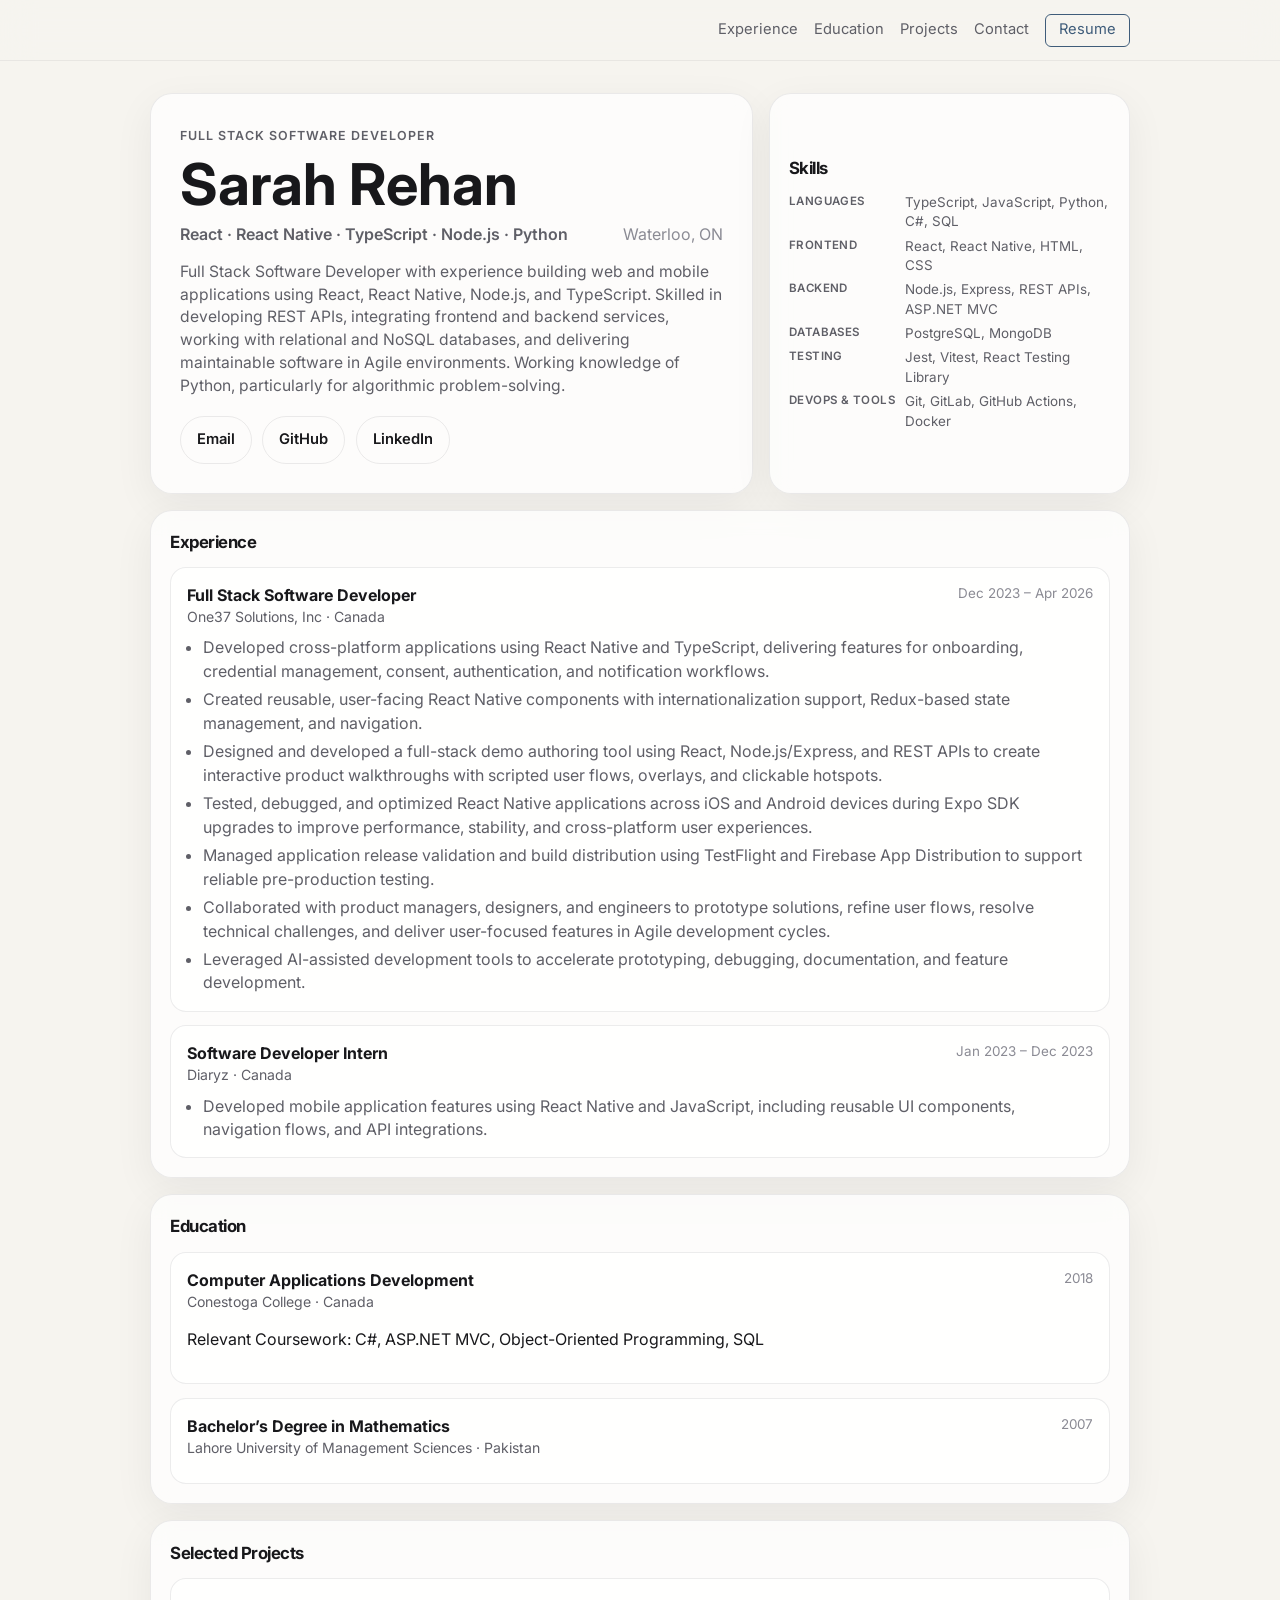
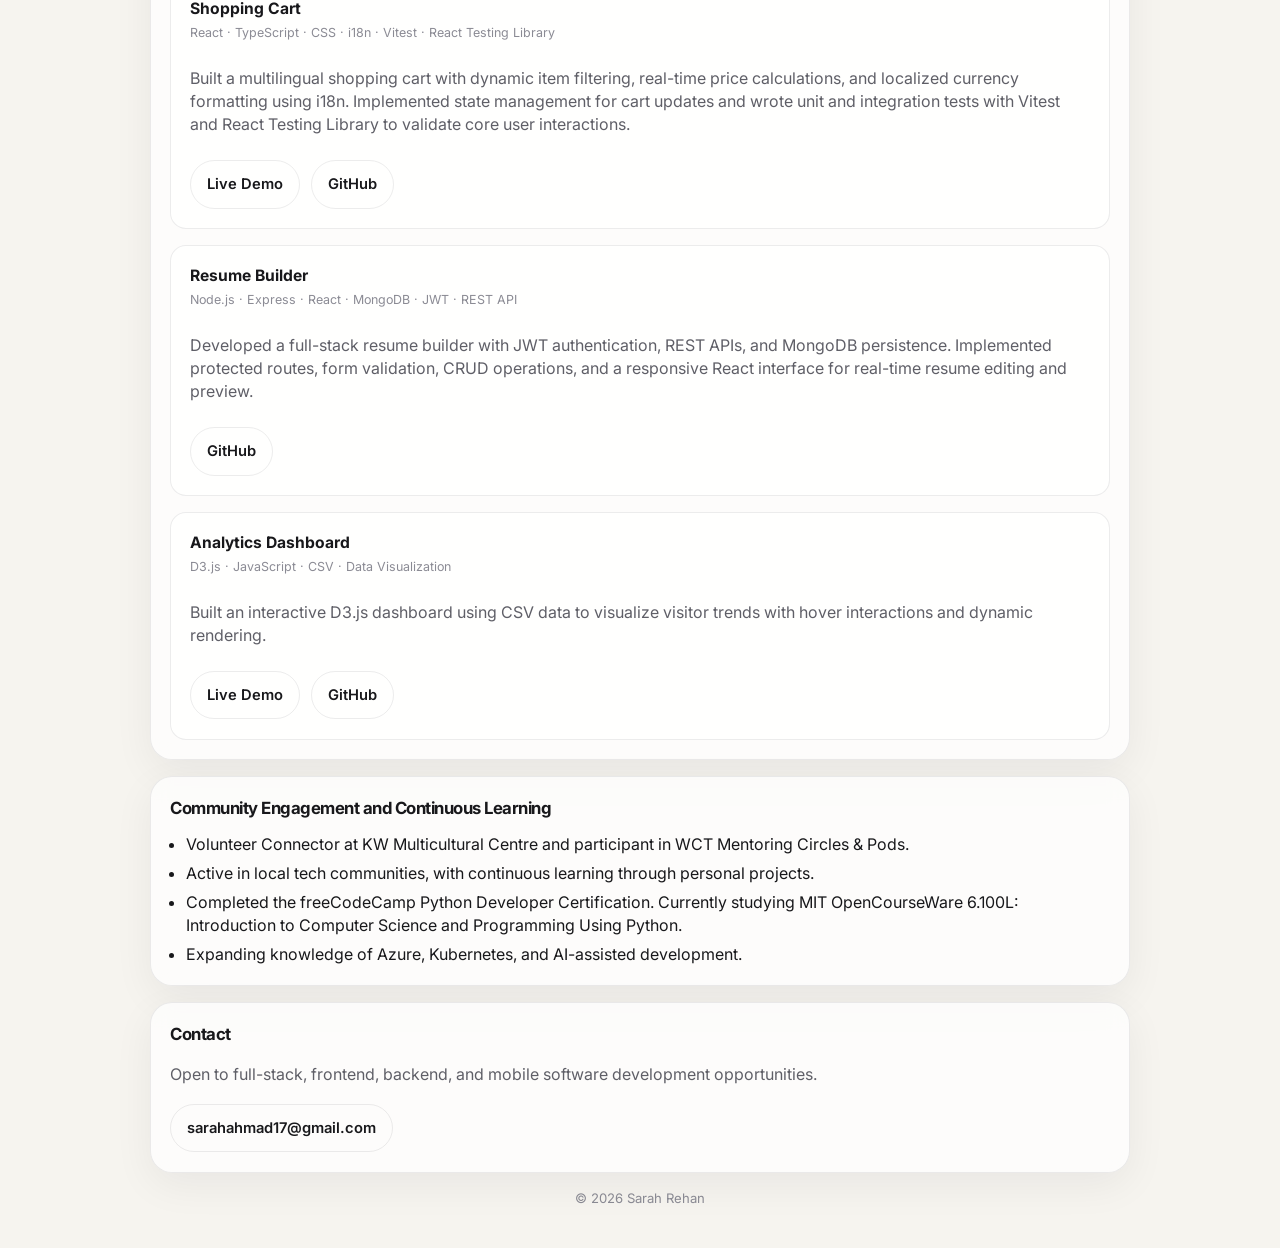
==== index.html @ f6606e04 "refine resume wording" ====
<!DOCTYPE html>

<html lang="en">
  <head>
    <meta charset="UTF-8" />
    <meta name="viewport" content="width=device-width, initial-scale=1.0" />

<script async src="https://www.googletagmanager.com/gtag/js?id=G-3Q6Y8G6NTT"></script>
<script>
  window.dataLayer = window.dataLayer || [];

  function gtag() {
    dataLayer.push(arguments);
  }

  gtag("js", new Date());
  gtag("config", "G-3Q6Y8G6NTT");
</script>

<title>Sarah Rehan | Full Stack Software Developer</title>

<meta
  name="description"
  content="Full Stack Software Developer building web and mobile applications using React, React Native, TypeScript, Node.js, and REST APIs."
/>

<meta
  property="og:title"
  content="Sarah Rehan | Full Stack Software Developer"
/>
<meta
  property="og:description"
  content="Full Stack Software Developer with experience building web and mobile applications using React, React Native, TypeScript, Node.js, and REST APIs."
/>
<meta
  property="og:image"
  content="https://srehan17.github.io/images/preview.png"
/>
<meta property="og:url" content="https://srehan17.github.io/" />
<meta property="og:type" content="website" />

<meta name="twitter:card" content="summary_large_image" />
<meta
  name="twitter:title"
  content="Sarah Rehan | Full Stack Software Developer"
/>
<meta
  name="twitter:description"
  content="Full Stack Software Developer with experience building web and mobile applications using React, React Native, TypeScript, Node.js, and REST APIs."
/>
<meta
  name="twitter:image"
  content="https://srehan17.github.io/images/preview.png"
/>

<link rel="preconnect" href="https://fonts.googleapis.com" />
<link rel="preconnect" href="https://fonts.gstatic.com" crossorigin />
<link
  href="https://fonts.googleapis.com/css2?family=Inter:wght@400;500;600;700;800&display=swap"
  rel="stylesheet"
/>

<link rel="icon" type="image/png" href="images/favicon.png" />
<link rel="stylesheet" href="./assets/style.css" />

  </head>

  <body>
    <nav class="nav">
      <div class="container nav-inner">
        <div class="nav-links">
          <a href="#experience">Experience</a>
          <a href="#education">Education</a>
          <a href="#projects">Projects</a>
          <a href="#contact">Contact</a>
          <a
            class="nav-download-btn"
            href="./resume.html"
            target="_blank"
            rel="noopener noreferrer"
          >
            Resume
          </a>
        </div>
      </div>
    </nav>

<main id="top" class="container">
  <section class="hero">
    <div class="panel hero-main">
      <div class="eyebrow">Full Stack Software Developer</div>

      <h1>Sarah Rehan</h1>

      <div class="hero-role">
        <span>React · React Native · TypeScript · Node.js · Python</span>
        <span>Waterloo, ON</span>
      </div>

      <p>
        Full Stack Software Developer with experience building web and
        mobile applications using React, React Native, Node.js, and
        TypeScript. Skilled in developing REST APIs, integrating frontend
        and backend services, working with relational and NoSQL databases,
        and delivering maintainable software in Agile environments. Working knowledge of Python, particularly for algorithmic problem-solving.
      </p>

      <div class="hero-actions">
        <a
          class="button button-primary"
          href="mailto:sarahahmad17@gmail.com"
        >
          Email
        </a>

        <a
          class="button button-secondary"
          href="https://github.com/srehan17"
          target="_blank"
          rel="noopener noreferrer"
        >
          GitHub
        </a>

        <a
          class="button button-secondary"
          href="https://linkedin.com/in/sarahrehan85"
          target="_blank"
          rel="noopener noreferrer"
        >
          LinkedIn
        </a>
      </div>
    </div>

    <aside class="panel hero-side section">
      <h2>Skills</h2>

      <div class="skills-grouped">
        <div class="skill-row">
          <span class="skill-label">Languages</span>
          <span class="skill-values">
            TypeScript, JavaScript, Python, C#, SQL
          </span>
        </div>

        <div class="skill-row">
          <span class="skill-label">Frontend</span>
          <span class="skill-values">
            React, React Native, HTML, CSS
          </span>
        </div>

        <div class="skill-row">
          <span class="skill-label">Backend</span>
          <span class="skill-values">
            Node.js, Express, REST APIs, ASP.NET MVC
          </span>
        </div>

        <div class="skill-row">
          <span class="skill-label">Databases</span>
          <span class="skill-values">PostgreSQL, MongoDB</span>
        </div>

        <div class="skill-row">
          <span class="skill-label">Testing</span>
          <span class="skill-values">
            Jest, Vitest, React Testing Library
          </span>
        </div>

        <div class="skill-row">
          <span class="skill-label">DevOps &amp; Tools</span>
          <span class="skill-values">
            Git, GitLab, GitHub Actions, Docker
          </span>
        </div>
      </div>
    </aside>
  </section>

  <section
    id="experience"
    class="panel section"
    style="margin-bottom: 1rem;"
  >
    <h2>Experience</h2>

    <div class="experience-list">
      <article class="experience-item">
        <div class="experience-head">
          <div>
            <h3>Full Stack Software Developer</h3>
            <div class="company">One37 Solutions, Inc · Canada</div>
          </div>

          <div class="date">Dec 2023 – Apr 2026</div>
        </div>

        <ul>
          <li>
            Developed cross-platform applications using React Native and TypeScript, delivering features for onboarding, credential management, consent, authentication, and notification workflows.
          </li>

          <li>
            Created reusable, user-facing React Native components with internationalization support, Redux-based state management, and navigation.
          </li>

          <li>
            Designed and developed a full-stack demo authoring tool using React, Node.js/Express, and REST APIs to create interactive product walkthroughs with scripted user flows, overlays, and clickable hotspots.
          </li>

          <li>
            Tested, debugged, and optimized React Native applications across iOS and Android devices during Expo SDK upgrades to improve performance, stability, and cross-platform user experiences.
          </li>

          <li>
            Managed application release validation and build distribution using TestFlight and Firebase App Distribution to support reliable pre-production testing.
          </li>

          <li>
            Collaborated with product managers, designers, and engineers to prototype solutions, refine user flows, resolve technical challenges, and deliver user-focused features in Agile development cycles.
          </li>

          <li>
            Leveraged AI-assisted development tools to accelerate prototyping, debugging, documentation, and feature development.
          </li>
        </ul>
      </article>

      <article class="experience-item">
        <div class="experience-head">
          <div>
            <h3>Software Developer Intern</h3>
            <div class="company">Diaryz · Canada</div>
          </div>

          <div class="date">Jan 2023 – Dec 2023</div>
        </div>

        <ul>
          <li>
            Developed mobile application features using React Native and JavaScript, including reusable UI components, navigation flows, and API integrations.
          </li>
        </ul>
      </article>
    </div>
  </section>

  <section
    id="education"
    class="panel section"
    style="margin-bottom: 1rem;"
  >
    <h2>Education</h2>

    <div class="experience-list">
      <div class="experience-item">
        <div class="experience-head">
          <div>
            <h3>Computer Applications Development</h3>
            <div class="company">Conestoga College · Canada</div>
          </div>

          <div class="date">2018</div>
        </div>

        <p class="coursework">
          Relevant Coursework: C#, ASP.NET MVC, Object-Oriented Programming, SQL
        </p>
      </div>

      <div class="experience-item">
        <div class="experience-head">
          <div>
            <h3>Bachelor’s Degree in Mathematics</h3>
            <div class="company">
              Lahore University of Management Sciences · Pakistan
            </div>
          </div>

          <div class="date">2007</div>
        </div>
      </div>
    </div>
  </section>

  <section
    id="projects"
    class="panel section"
    style="margin-bottom: 1rem;"
  >
    <h2>Selected Projects</h2>

    <div class="projects">
      <div class="project-card">
        <h3>Shopping Cart</h3>

        <div class="stack">
          React · TypeScript · CSS · i18n · Vitest · React Testing Library
        </div>

        <p>
          Built a multilingual shopping cart with dynamic item filtering, real-time price calculations, and localized currency formatting using i18n. Implemented state management for cart updates and wrote unit and integration tests with Vitest and React Testing Library to validate core user interactions.
        </p>

        <div class="hero-actions">
          <a
            class="button button-secondary"
            href="https://srehan17.github.io/shoppingcart-react-ts/"
            target="_blank"
            rel="noopener noreferrer"
          >
            Live Demo
          </a>

          <a
            class="button button-secondary"
            href="https://github.com/srehan17/shoppingcart-react-ts"
            target="_blank"
            rel="noopener noreferrer"
          >
            GitHub
          </a>
        </div>
      </div>

      <div class="project-card">
        <h3>Resume Builder</h3>

        <div class="stack">
          Node.js · Express · React · MongoDB · JWT · REST API
        </div>

        <p>
          Developed a full-stack resume builder with JWT authentication, REST APIs, and MongoDB persistence. Implemented protected routes, form validation, CRUD operations, and a responsive React interface for real-time resume editing and preview.
        </p>

        <div class="hero-actions">
          <a
            class="button button-secondary"
            href="https://github.com/srehan17/resumebuilder"
            target="_blank"
            rel="noopener noreferrer"
          >
            GitHub
          </a>
        </div>
      </div>

      <div class="project-card">
        <h3>Analytics Dashboard</h3>

        <div class="stack">
          D3.js · JavaScript · CSV · Data Visualization
        </div>

        <p>
          Built an interactive D3.js dashboard using CSV data to visualize visitor trends with hover interactions and dynamic rendering.
        </p>

        <div class="hero-actions">
          <a
            class="button button-secondary"
            href="https://srehan17.github.io/d3-analytics-dashboard/"
            target="_blank"
            rel="noopener noreferrer"
          >
            Live Demo
          </a>

          <a
            class="button button-secondary"
            href="https://github.com/srehan17/d3-analytics-dashboard"
            target="_blank"
            rel="noopener noreferrer"
          >
            GitHub
          </a>
        </div>
      </div>
    </div>
  </section>

  <section class="panel section" style="margin-bottom: 1rem;">
    <h2>Community Engagement and Continuous Learning</h2>

    <ul>
      <li>
        Volunteer Connector at KW Multicultural Centre and participant in WCT Mentoring Circles &amp; Pods.
      </li>

      <li>
        Active in local tech communities, with continuous learning through personal projects.
      </li>

      <li>
        Completed the freeCodeCamp Python Developer Certification. Currently studying MIT OpenCourseWare 6.100L: Introduction to Computer Science and Programming Using Python.
      </li>

      <li>
        Expanding knowledge of Azure, Kubernetes, and AI-assisted development.
      </li>
    </ul>
  </section>

  <section id="contact" class="panel section contact">
    <h2>Contact</h2>

    <p>
      Open to full-stack, frontend, backend, and mobile software development opportunities.
    </p>

    <div class="hero-actions">
      <a
        class="button button-secondary"
        href="mailto:sarahahmad17@gmail.com"
      >
        sarahahmad17@gmail.com
      </a>
    </div>
  </section>

  <div class="footer-note">© 2026 Sarah Rehan</div>
</main>

  </body>
</html>
---- assets/style.css ----
:root {
  --bg: #f6f4ef;
  --surface: rgba(255, 255, 255, 0.72);
  --text: #18181b;
  --muted: #5f5f67;
  --subtle: #8b8b94;
  --border: rgba(24, 24, 27, 0.08);
  --accent: #666666;
  --max-width: 980px;
  --radius: 22px;
  --shadow: 0 12px 40px rgba(24, 24, 27, 0.06);
}

* {
  box-sizing: border-box;
}

html {
  scroll-behavior: smooth;
}

body {
  margin: 0;
  font-family: "Inter", sans-serif;
  background: var(--bg);
  color: var(--text);
  line-height: 1.45;
}

a {
  color: inherit;
  text-decoration: none;
}

.section li a {
  text-decoration: underline;
  text-underline-offset: 2px;
  text-decoration-color: var(--border);
}

.section li a:hover {
  text-decoration-color: var(--muted);
}

.container {
  width: min(calc(100% - 2rem), var(--max-width));
  margin: 0 auto;
}

.nav {
  position: sticky;
  top: 0;
  z-index: 20;
  backdrop-filter: blur(16px);
  background: rgba(246, 244, 239, 0.82);
  border-bottom: 1px solid rgba(24, 24, 27, 0.06);
}

.nav-inner {
  display: flex;
  align-items: center;
  justify-content: flex-end;
  padding: 0.85rem 0;
}

.brand {
  font-size: 0.96rem;
  font-weight: 700;
  letter-spacing: -0.02em;
}

.nav-links {
  display: flex;
  align-items: center;
  gap: 1rem;
  font-size: 0.92rem;
  color: var(--muted);
}

.nav-links a:hover {
  color: var(--text);
}

.nav-links .nav-download-btn:hover {
  color: #fff;
}

.nav-download-btn {
  padding: 0.3rem 0.8rem;
  border: 1px solid #3f5c7a;
  border-radius: 6px;
  background: transparent;
  color: #3f5c7a;
  font-size: 0.92rem;
  font-family: inherit;
  cursor: pointer;
  text-decoration: none;
  transition: background 0.15s, color 0.15s;
}

.nav-download-btn:hover {
  background: #3f5c7a;
  color: #fff !important;
}

main {
  padding: 2rem 0 2.5rem;
}

.hero {
  display: grid;
  grid-template-columns: 1.5fr 0.9fr;
  gap: 1rem;
  margin-bottom: 1rem;
}

.panel {
  background: var(--surface);
  border: 1px solid var(--border);
  border-radius: var(--radius);
  box-shadow: var(--shadow);
  backdrop-filter: blur(10px);
}

.hero-main {
  padding: 1.8rem;
}

.eyebrow {
  display: inline-block;
  font-size: 0.78rem;
  font-weight: 600;
  text-transform: uppercase;
  letter-spacing: 0.08em;
  color: var(--muted);
}

h1 {
  margin: 0.65rem 0 0.65rem;
  font-size: clamp(2.2rem, 5vw, 3.6rem);
  line-height: 0.98;
  letter-spacing: 0.002em;
}

.hero-role {
  display: flex;
  justify-content: space-between;
  margin: 0 0 0.9rem;
  font-size: 1rem;
  color: var(--muted);
  font-weight: 600;
}

.hero-role span:last-child {
  font-weight: 400;
  color: var(--subtle);
}

.hero p {
  margin: 0;
  max-width: 56ch;
  color: var(--muted);
  font-size: 0.98rem;
}

.hero-actions {
  display: flex;
  flex-wrap: wrap;
  gap: 0.65rem;
  margin-top: 1.15rem;
}

.project-card .hero-actions {
  margin-top: 0.5rem;
}

.button {
  display: inline-flex;
  align-items: center;
  justify-content: center;
  padding: 0.78rem 1rem;
  border-radius: 999px;
  font-size: 0.92rem;
  font-weight: 600;
  transition: 0.18s ease;
}

.button-primary {
  background: transparent;
  border: 1px solid var(--border);
}

.button-secondary {
  background: transparent;
  border: 1px solid var(--border);
}

.button:hover {
  transform: translateY(-1px);
}

.chip {
  padding: 0.48rem 0.72rem;
  border-radius: 999px;
  background: rgba(255, 255, 255, 0.75);
  border: 1px solid var(--border);
  color: var(--muted);
  font-size: 0.84rem;
}

.hero-side {
  padding: 1.2rem;
  display: flex;
  flex-direction: column;
  justify-content: center;
}

.grid {
  display: grid;
  grid-template-columns: 1fr 1fr;
  gap: 1rem;
  margin-bottom: 1rem;
}

.section {
  padding: 1.2rem;
}

.section h2 {
  margin: 0 0 0.8rem;
  font-size: 1.05rem;
  letter-spacing: -0.03em;
}

.contact p,
.project-card p,
.experience-item li {
  color: var(--muted);
}

.skills-grouped {
  display: grid;
  grid-template-columns: auto 1fr;
  gap: 0.3rem 0.6rem;
}

.skill-row {
  display: contents;
}

.skill-row .skill-label {
  font-size: 0.72rem;
  font-weight: 600;
  text-transform: uppercase;
  letter-spacing: 0.04em;
  color: var(--muted);
  white-space: nowrap;
  align-self: start;
}

.skill-values {
  font-size: 0.84rem;
  color: var(--muted);
  align-self: start;
}

.skills-wrap {
  display: flex;
  flex-wrap: wrap;
  gap: 0.5rem;
}

.skills-wrap span {
  padding: 0.48rem 0.7rem;
  border-radius: 999px;
  background: rgba(255, 255, 255, 0.82);
  border: 1px solid var(--border);
  font-size: 0.84rem;
  color: var(--muted);
}

.experience-list {
  display: grid;
  gap: 0.85rem;
}

.experience-item {
  padding: 1rem;
  border: 1px solid var(--border);
  border-radius: 16px;
  background: rgba(255, 255, 255, 0.72);
}

.experience-head {
  display: flex;
  justify-content: space-between;
  gap: 1rem;
  margin-bottom: 0.55rem;
}

.experience-head h3 {
  margin: 0;
  font-size: 1rem;
}

.company {
  color: var(--muted);
  font-size: 0.88rem;
}

.date {
  color: var(--subtle);
  font-size: 0.84rem;
  white-space: nowrap;
}

ul {
  margin: 0.55rem 0 0;
  padding-left: 1rem;
}

li + li {
  margin-top: 0.35rem;
}

.projects {
  display: grid;
  grid-template-columns: 1fr;
  gap: 1rem;
}

.project-card {
  display: flex;
  flex-direction: column;
  padding: 1.2rem;
  border: 1px solid var(--border);
  border-radius: 16px;
  background: rgba(255, 255, 255, 0.72);
  transition: 0.2s ease;
}

.project-card:hover {
  transform: translateY(-3px);
  border-color: rgba(24, 24, 27, 0.2);
}

.project-card h3 {
  margin: 0 0 0.2rem;
  font-size: 0.98rem;
}

.stack {
  font-size: 0.78rem;
  color: var(--subtle);
  margin-bottom: 0.55rem;
}

.footer-note {
  margin-top: 1rem;
  text-align: center;
  color: var(--subtle);
  font-size: 0.82rem;
}

@media (max-width: 900px) {
  .hero,
  .grid,
  .projects {
    grid-template-columns: 1fr;
  }
}

@media (max-width: 640px) {
  .nav-inner {
    flex-direction: column;
    align-items: center;
  }

  .experience-head {
    flex-direction: column;
    align-items: flex-start;
  }

  .nav-links {
    flex-wrap: wrap;
    gap: 0.65rem;
    justify-content: center;
  }

  .hero-main,
  .hero-side,
  .section {
    padding: 1rem;
  }

  .button {
    width: 100%;
  }
}
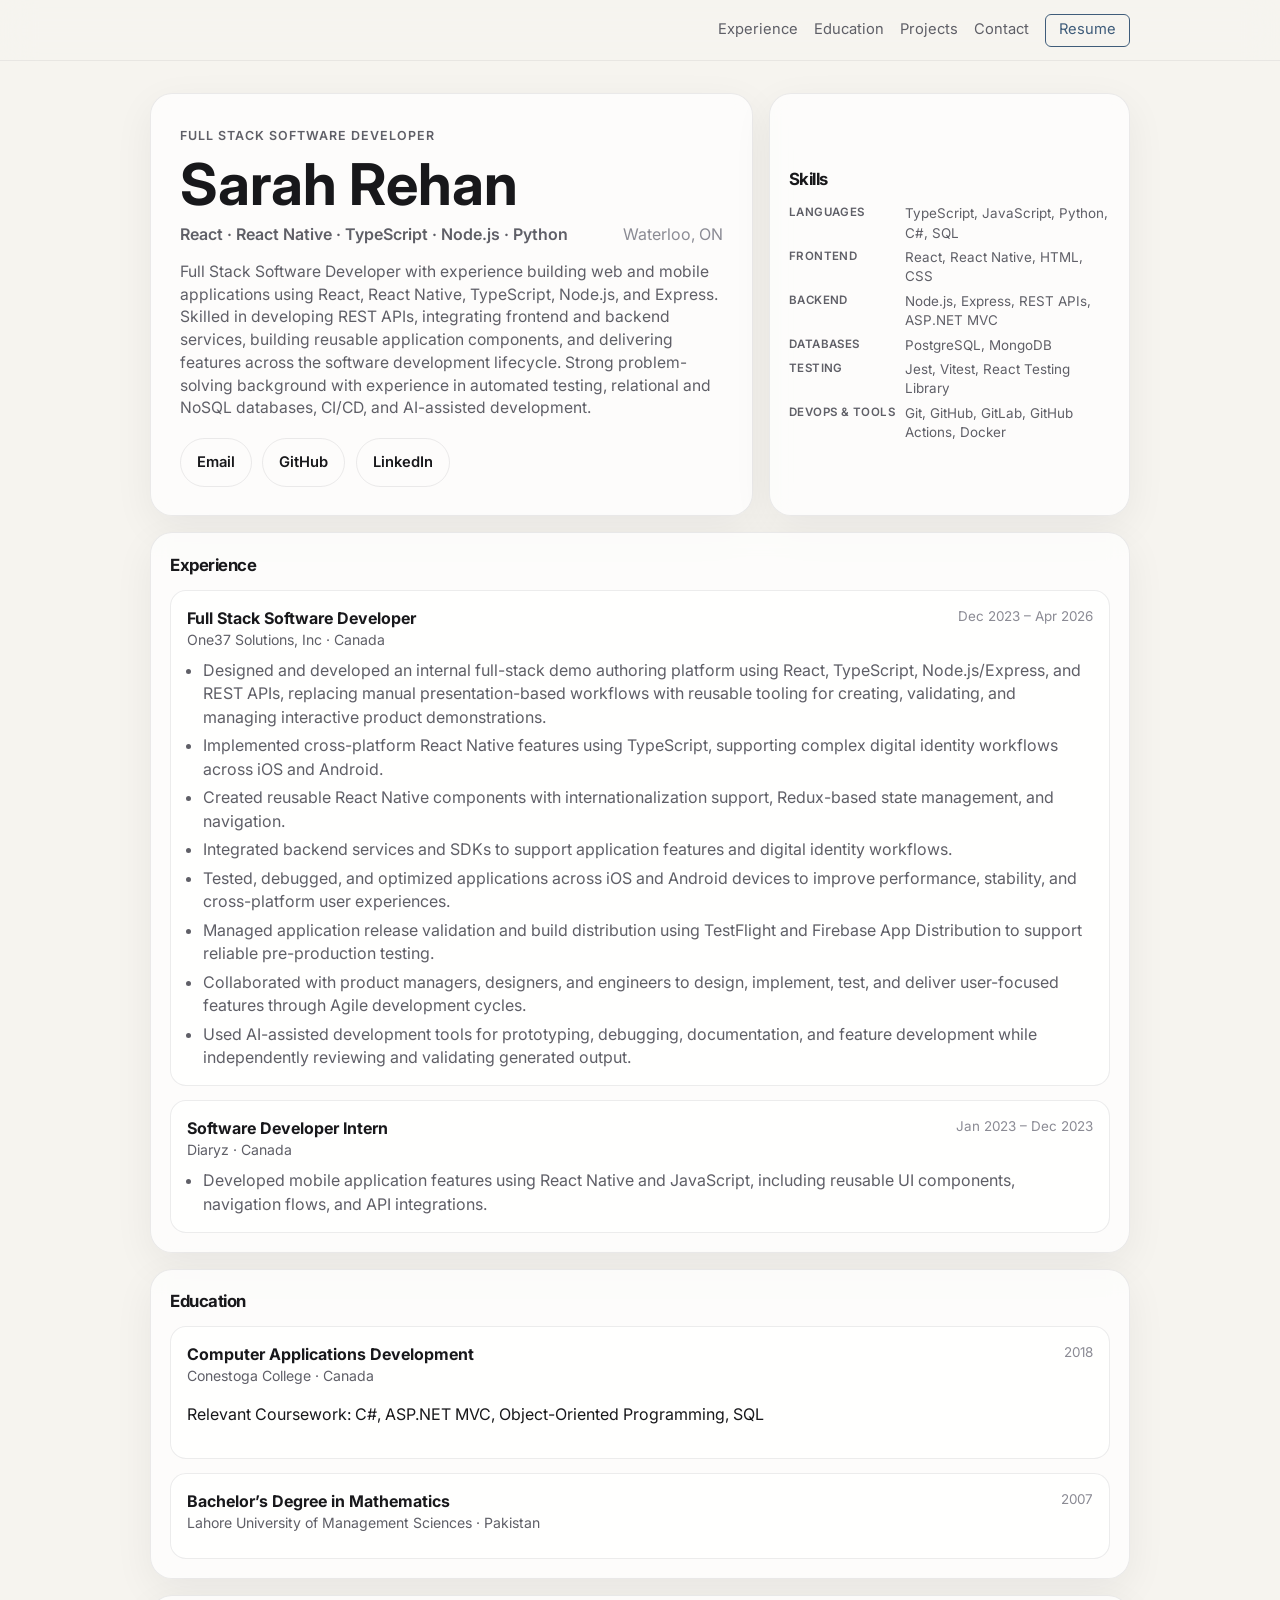
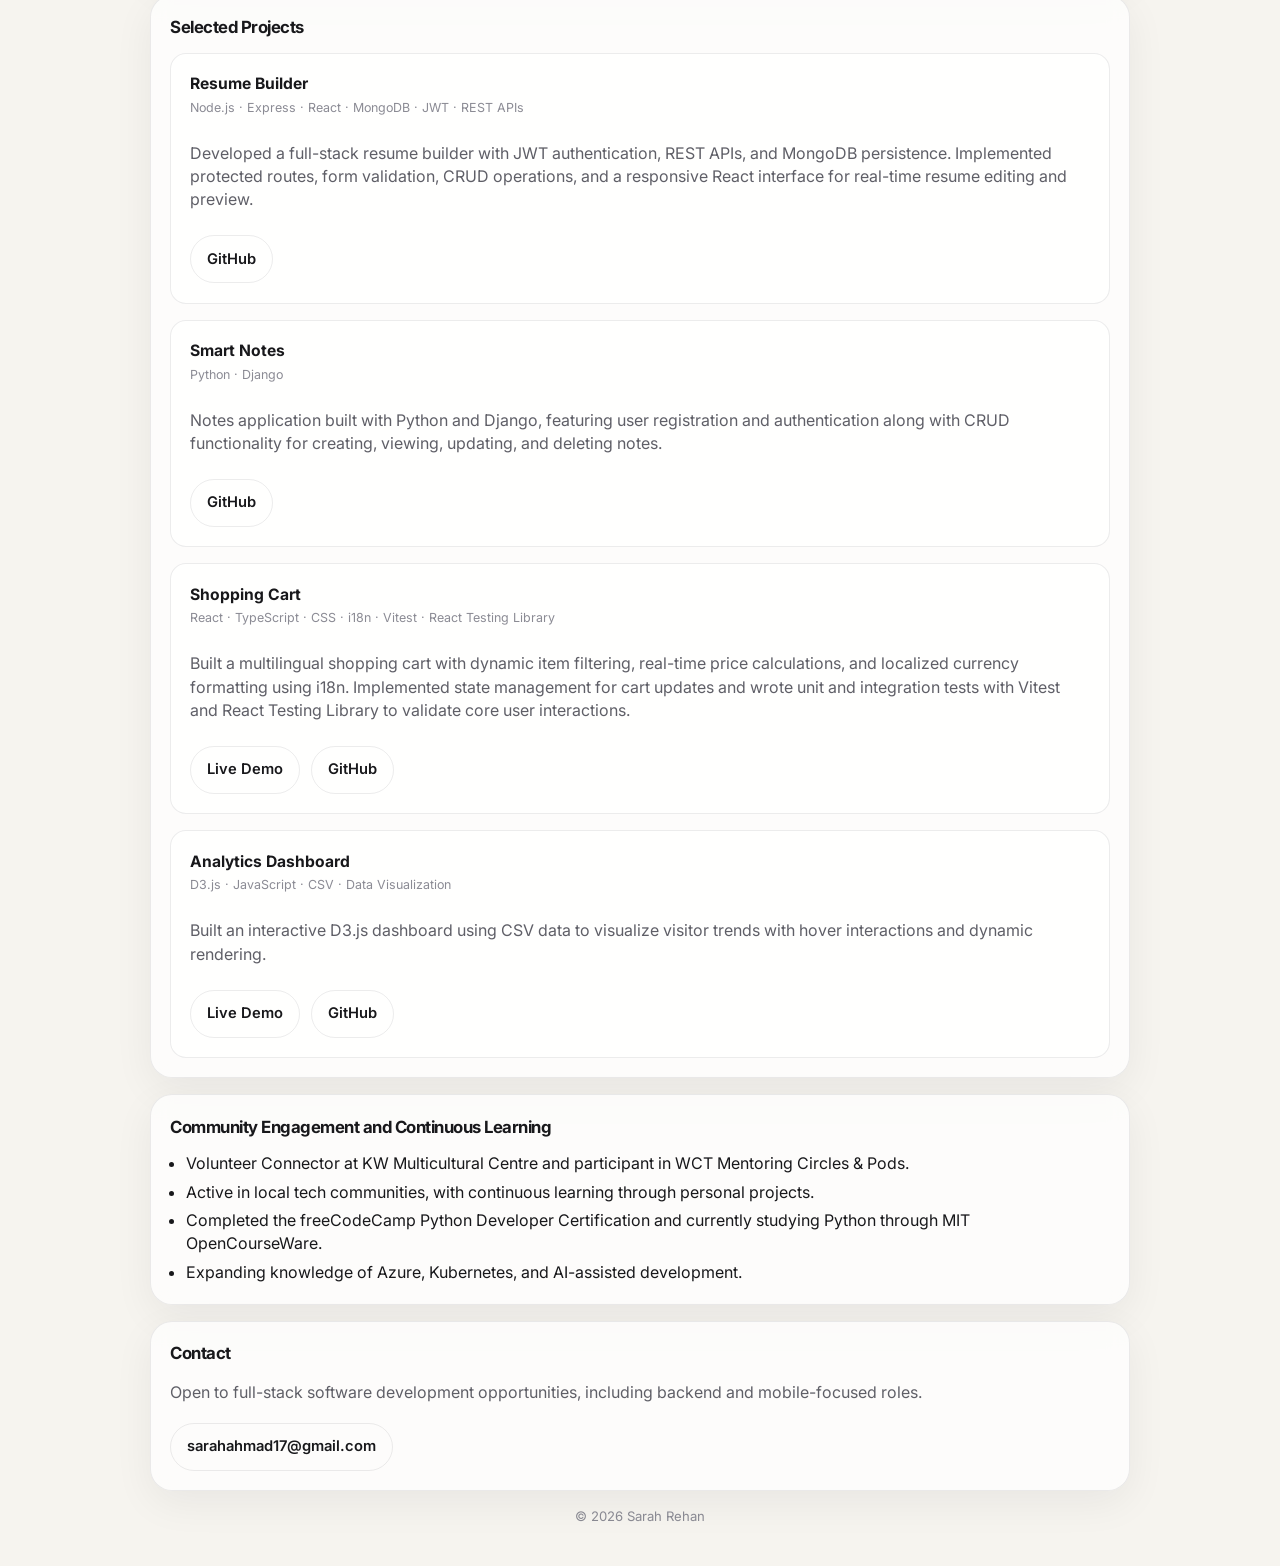
==== commit ca472cb9: "Update resume and portfolio" ====
--- a/index.html
+++ b/index.html
@@ -98,11 +98,7 @@
       </div>
 
       <p>
-        Full Stack Software Developer with experience building web and
-        mobile applications using React, React Native, Node.js, and
-        TypeScript. Skilled in developing REST APIs, integrating frontend
-        and backend services, working with relational and NoSQL databases,
-        and delivering maintainable software in Agile environments. Working knowledge of Python, particularly for algorithmic problem-solving.
+        Full Stack Software Developer with experience building web and mobile applications using React, React Native, TypeScript, Node.js, and Express. Skilled in developing REST APIs, integrating frontend and backend services, building reusable application components, and delivering features across the software development lifecycle. Strong problem-solving background with experience in automated testing, relational and NoSQL databases, CI/CD, and AI-assisted development.
       </p>
 
       <div class="hero-actions">
@@ -173,7 +169,7 @@
         <div class="skill-row">
           <span class="skill-label">DevOps &amp; Tools</span>
           <span class="skill-values">
-            Git, GitLab, GitHub Actions, Docker
+            Git, GitHub, GitLab, GitHub Actions, Docker
           </span>
         </div>
       </div>
@@ -200,19 +196,23 @@
 
         <ul>
           <li>
-            Developed cross-platform applications using React Native and TypeScript, delivering features for onboarding, credential management, consent, authentication, and notification workflows.
-          </li>
-
-          <li>
-            Created reusable, user-facing React Native components with internationalization support, Redux-based state management, and navigation.
-          </li>
-
-          <li>
-            Designed and developed a full-stack demo authoring tool using React, Node.js/Express, and REST APIs to create interactive product walkthroughs with scripted user flows, overlays, and clickable hotspots.
-          </li>
-
-          <li>
-            Tested, debugged, and optimized React Native applications across iOS and Android devices during Expo SDK upgrades to improve performance, stability, and cross-platform user experiences.
+            Designed and developed an internal full-stack demo authoring platform using React, TypeScript, Node.js/Express, and REST APIs, replacing manual presentation-based workflows with reusable tooling for creating, validating, and managing interactive product demonstrations.
+          </li>
+
+          <li>
+            Implemented cross-platform React Native features using TypeScript, supporting complex digital identity workflows across iOS and Android.
+          </li>
+
+          <li>
+            Created reusable React Native components with internationalization support, Redux-based state management, and navigation.
+          </li>
+
+          <li>
+            Integrated backend services and SDKs to support application features and digital identity workflows.
+          </li>
+
+          <li>
+            Tested, debugged, and optimized applications across iOS and Android devices to improve performance, stability, and cross-platform user experiences.
           </li>
 
           <li>
@@ -220,11 +220,11 @@
           </li>
 
           <li>
-            Collaborated with product managers, designers, and engineers to prototype solutions, refine user flows, resolve technical challenges, and deliver user-focused features in Agile development cycles.
-          </li>
-
-          <li>
-            Leveraged AI-assisted development tools to accelerate prototyping, debugging, documentation, and feature development.
+            Collaborated with product managers, designers, and engineers to design, implement, test, and deliver user-focused features through Agile development cycles.
+          </li>
+
+          <li>
+            Used AI-assisted development tools for prototyping, debugging, documentation, and feature development while independently reviewing and validating generated output.
           </li>
         </ul>
       </article>
@@ -295,6 +295,52 @@
 
     <div class="projects">
       <div class="project-card">
+        <h3>Resume Builder</h3>
+
+        <div class="stack">
+          Node.js · Express · React · MongoDB · JWT · REST APIs
+        </div>
+
+        <p>
+          Developed a full-stack resume builder with JWT authentication, REST APIs, and MongoDB persistence. Implemented protected routes, form validation, CRUD operations, and a responsive React interface for real-time resume editing and preview.
+        </p>
+
+        <div class="hero-actions">
+          <a
+            class="button button-secondary"
+            href="https://github.com/srehan17/resumebuilder"
+            target="_blank"
+            rel="noopener noreferrer"
+          >
+            GitHub
+          </a>
+        </div>
+      </div>
+
+      <div class="project-card">
+        <h3>Smart Notes</h3>
+
+        <div class="stack">
+          Python · Django
+        </div>
+
+        <p>
+          Notes application built with Python and Django, featuring user registration and authentication along with CRUD functionality for creating, viewing, updating, and deleting notes.
+        </p>
+
+        <div class="hero-actions">
+          <a
+            class="button button-secondary"
+            href="https://github.com/srehan17/smartnotes"
+            target="_blank"
+            rel="noopener noreferrer"
+          >
+            GitHub
+          </a>
+        </div>
+      </div>
+
+      <div class="project-card">
         <h3>Shopping Cart</h3>
 
         <div class="stack">
@@ -318,29 +364,6 @@
           <a
             class="button button-secondary"
             href="https://github.com/srehan17/shoppingcart-react-ts"
-            target="_blank"
-            rel="noopener noreferrer"
-          >
-            GitHub
-          </a>
-        </div>
-      </div>
-
-      <div class="project-card">
-        <h3>Resume Builder</h3>
-
-        <div class="stack">
-          Node.js · Express · React · MongoDB · JWT · REST API
-        </div>
-
-        <p>
-          Developed a full-stack resume builder with JWT authentication, REST APIs, and MongoDB persistence. Implemented protected routes, form validation, CRUD operations, and a responsive React interface for real-time resume editing and preview.
-        </p>
-
-        <div class="hero-actions">
-          <a
-            class="button button-secondary"
-            href="https://github.com/srehan17/resumebuilder"
             target="_blank"
             rel="noopener noreferrer"
           >
@@ -396,7 +419,7 @@
       </li>
 
       <li>
-        Completed the freeCodeCamp Python Developer Certification. Currently studying MIT OpenCourseWare 6.100L: Introduction to Computer Science and Programming Using Python.
+        Completed the freeCodeCamp Python Developer Certification and currently studying Python through MIT OpenCourseWare.
       </li>
 
       <li>
@@ -409,7 +432,7 @@
     <h2>Contact</h2>
 
     <p>
-      Open to full-stack, frontend, backend, and mobile software development opportunities.
+      Open to full-stack software development opportunities, including backend and mobile-focused roles.
     </p>
 
     <div class="hero-actions">
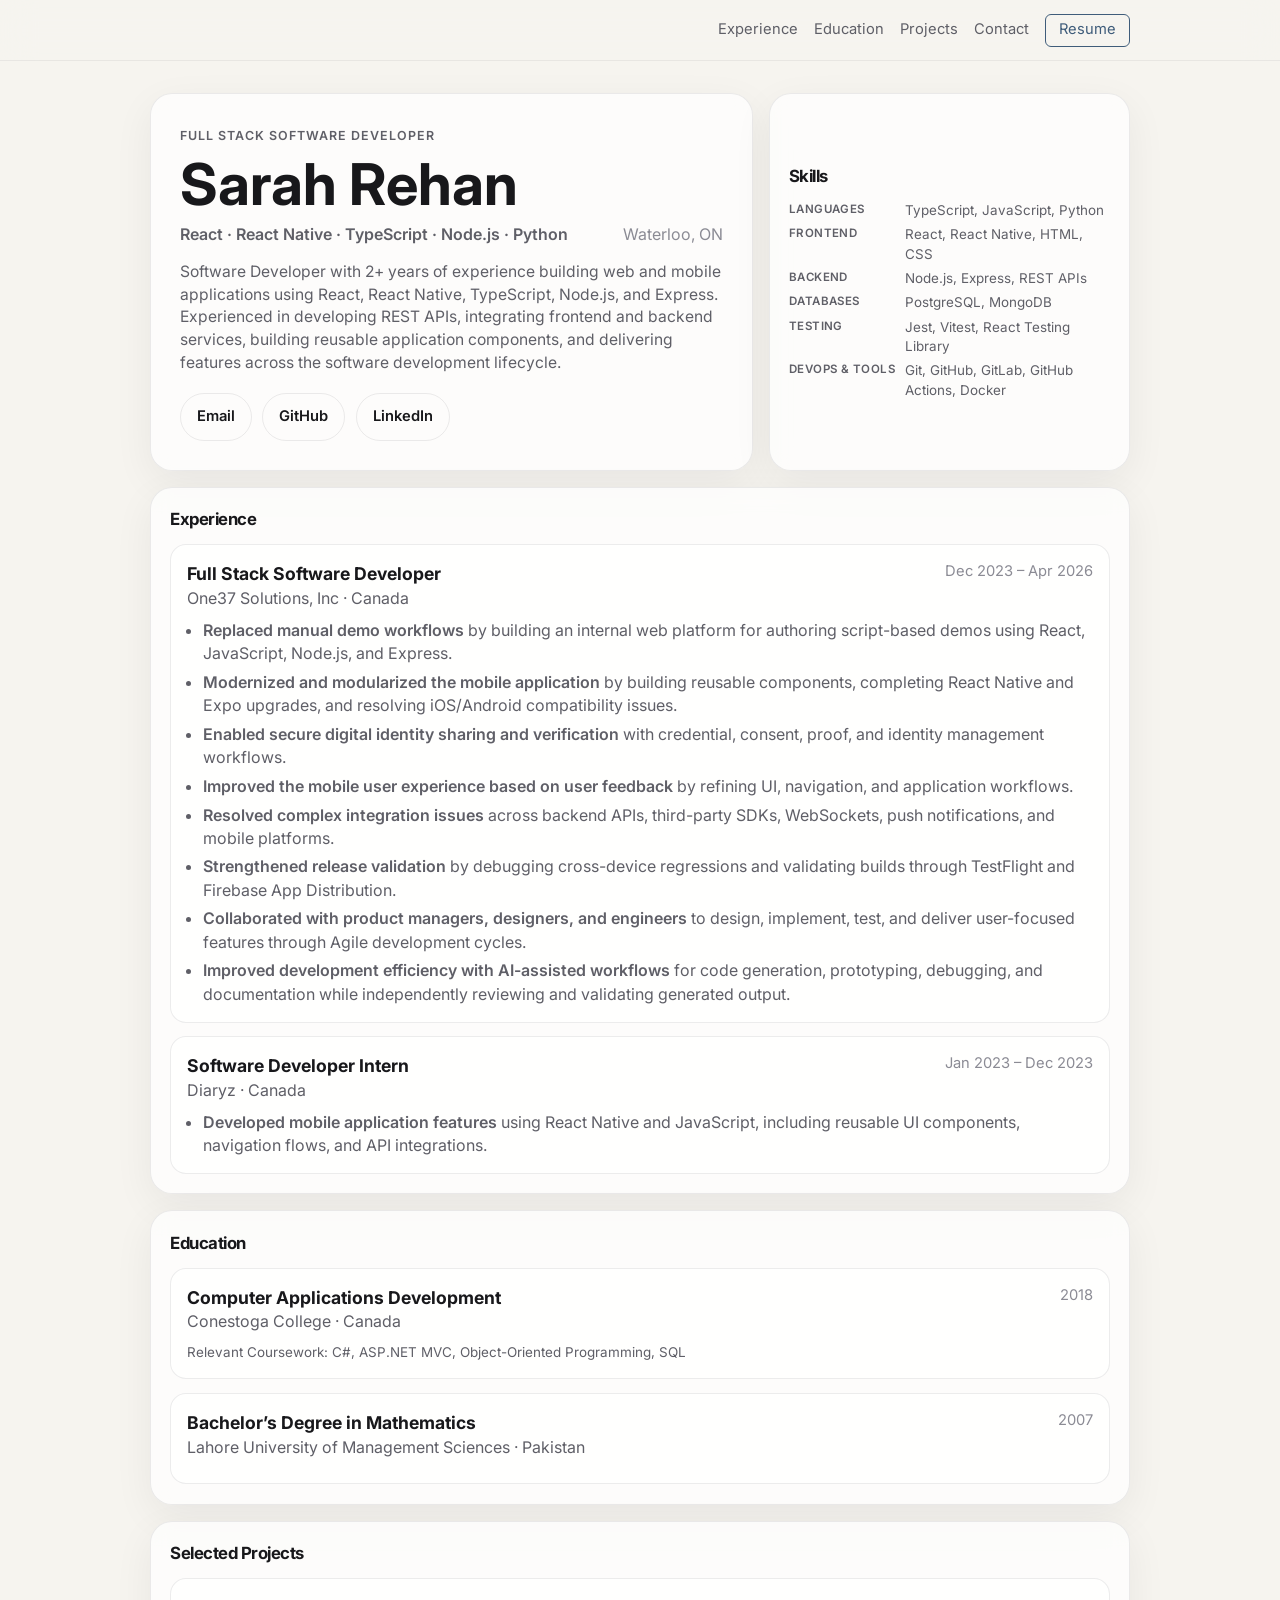
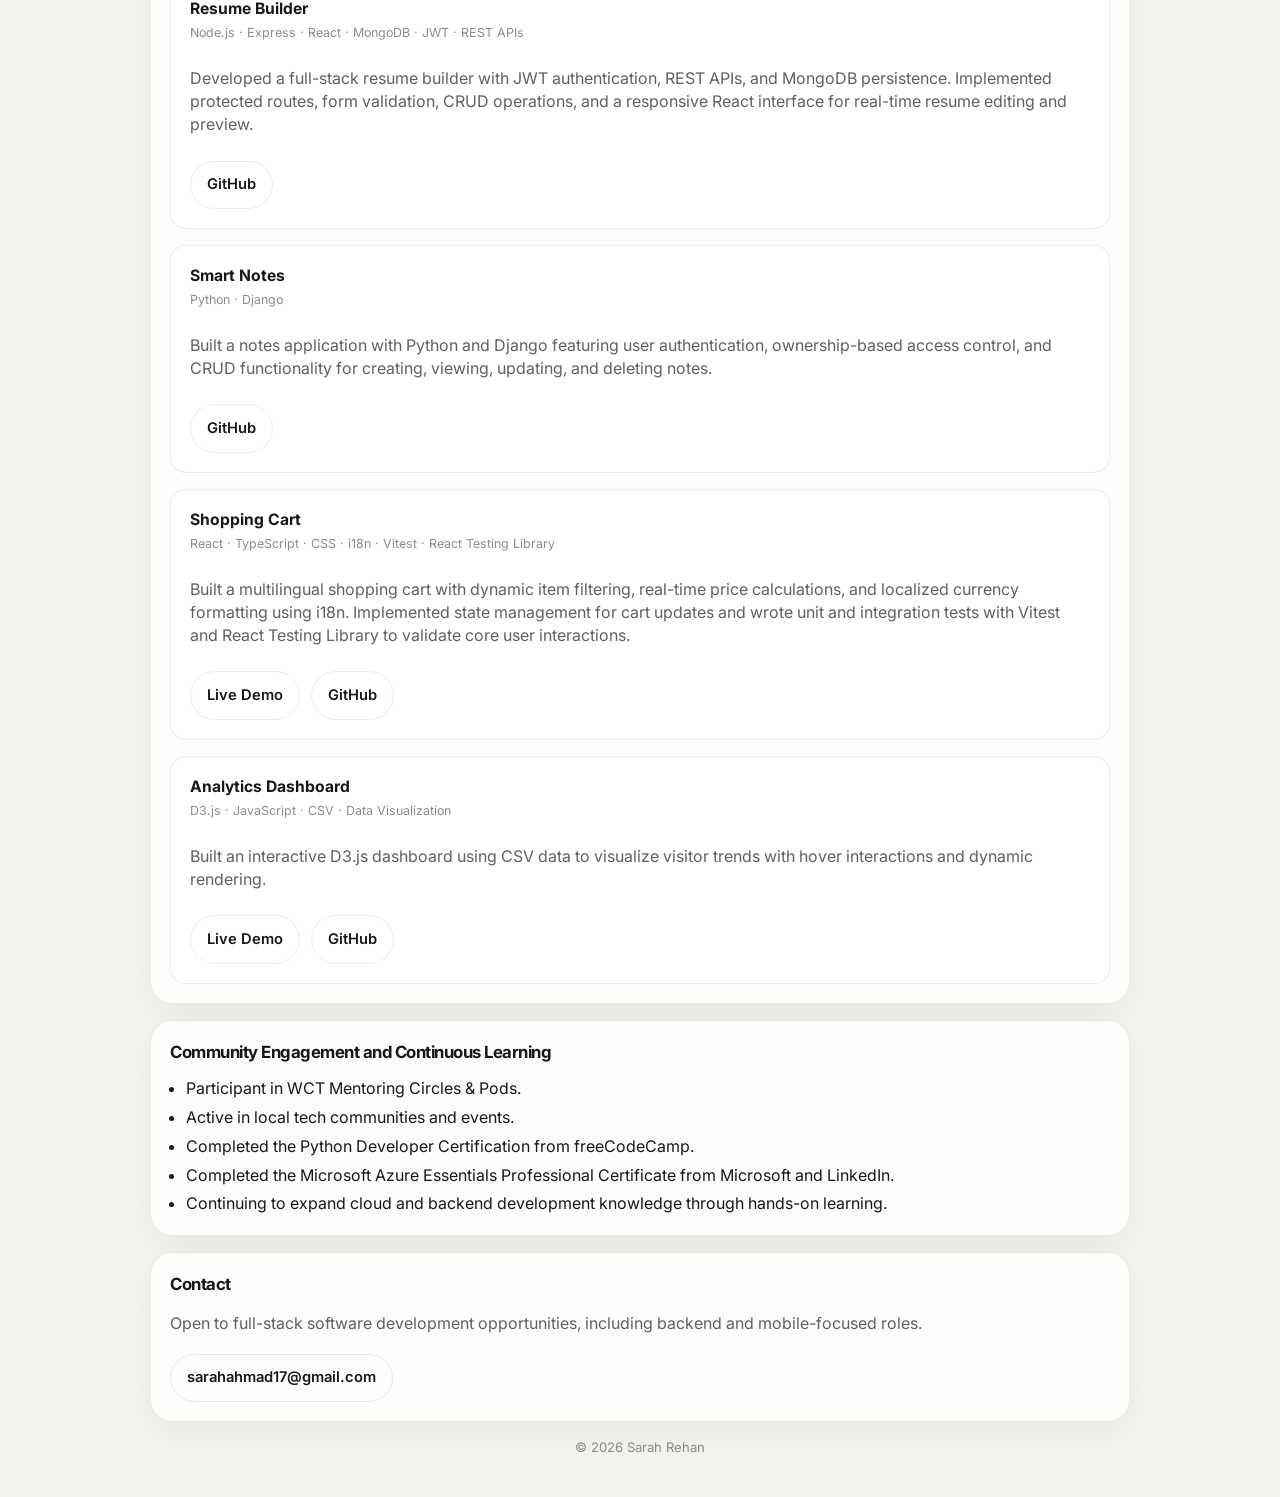
==== commit 4e31e2ff: "Align portfolio content with resume and refine typography" ====
--- a/index.html
+++ b/index.html
@@ -98,7 +98,7 @@
       </div>
 
       <p>
-        Full Stack Software Developer with experience building web and mobile applications using React, React Native, TypeScript, Node.js, and Express. Skilled in developing REST APIs, integrating frontend and backend services, building reusable application components, and delivering features across the software development lifecycle. Strong problem-solving background with experience in automated testing, relational and NoSQL databases, CI/CD, and AI-assisted development.
+        Software Developer with 2+ years of experience building web and mobile applications using React, React Native, TypeScript, Node.js, and Express. Experienced in developing REST APIs, integrating frontend and backend services, building reusable application components, and delivering features across the software development lifecycle.
       </p>
 
       <div class="hero-actions">
@@ -136,7 +136,7 @@
         <div class="skill-row">
           <span class="skill-label">Languages</span>
           <span class="skill-values">
-            TypeScript, JavaScript, Python, C#, SQL
+            TypeScript, JavaScript, Python
           </span>
         </div>
 
@@ -150,7 +150,7 @@
         <div class="skill-row">
           <span class="skill-label">Backend</span>
           <span class="skill-values">
-            Node.js, Express, REST APIs, ASP.NET MVC
+            Node.js, Express, REST APIs
           </span>
         </div>
 
@@ -196,35 +196,35 @@
 
         <ul>
           <li>
-            Designed and developed an internal full-stack demo authoring platform using React, TypeScript, Node.js/Express, and REST APIs, replacing manual presentation-based workflows with reusable tooling for creating, validating, and managing interactive product demonstrations.
-          </li>
-
-          <li>
-            Implemented cross-platform React Native features using TypeScript, supporting complex digital identity workflows across iOS and Android.
-          </li>
-
-          <li>
-            Created reusable React Native components with internationalization support, Redux-based state management, and navigation.
-          </li>
-
-          <li>
-            Integrated backend services and SDKs to support application features and digital identity workflows.
-          </li>
-
-          <li>
-            Tested, debugged, and optimized applications across iOS and Android devices to improve performance, stability, and cross-platform user experiences.
-          </li>
-
-          <li>
-            Managed application release validation and build distribution using TestFlight and Firebase App Distribution to support reliable pre-production testing.
-          </li>
-
-          <li>
-            Collaborated with product managers, designers, and engineers to design, implement, test, and deliver user-focused features through Agile development cycles.
-          </li>
-
-          <li>
-            Used AI-assisted development tools for prototyping, debugging, documentation, and feature development while independently reviewing and validating generated output.
+            <strong>Replaced manual demo workflows</strong> by building an internal web platform for authoring script-based demos using React, JavaScript, Node.js, and Express.
+          </li>
+
+          <li>
+            <strong>Modernized and modularized the mobile application</strong> by building reusable components, completing React Native and Expo upgrades, and resolving iOS/Android compatibility issues.
+          </li>
+
+          <li>
+            <strong>Enabled secure digital identity sharing and verification</strong> with credential, consent, proof, and identity management workflows.
+          </li>
+
+          <li>
+            <strong>Improved the mobile user experience based on user feedback</strong> by refining UI, navigation, and application workflows.
+          </li>
+
+          <li>
+            <strong>Resolved complex integration issues</strong> across backend APIs, third-party SDKs, WebSockets, push notifications, and mobile platforms.
+          </li>
+
+          <li>
+            <strong>Strengthened release validation</strong> by debugging cross-device regressions and validating builds through TestFlight and Firebase App Distribution.
+          </li>
+
+          <li>
+            <strong>Collaborated with product managers, designers, and engineers</strong> to design, implement, test, and deliver user-focused features through Agile development cycles.
+          </li>
+
+          <li>
+            <strong>Improved development efficiency with AI-assisted workflows</strong> for code generation, prototyping, debugging, and documentation while independently reviewing and validating generated output.
           </li>
         </ul>
       </article>
@@ -241,7 +241,7 @@
 
         <ul>
           <li>
-            Developed mobile application features using React Native and JavaScript, including reusable UI components, navigation flows, and API integrations.
+            <strong>Developed mobile application features</strong> using React Native and JavaScript, including reusable UI components, navigation flows, and API integrations.
           </li>
         </ul>
       </article>
@@ -325,7 +325,9 @@
         </div>
 
         <p>
-          Notes application built with Python and Django, featuring user registration and authentication along with CRUD functionality for creating, viewing, updating, and deleting notes.
+          Built a notes application with Python and Django featuring user authentication,
+          ownership-based access control, and CRUD functionality for creating, viewing,
+          updating, and deleting notes.
         </p>
 
         <div class="hero-actions">
@@ -411,19 +413,23 @@
 
     <ul>
       <li>
-        Volunteer Connector at KW Multicultural Centre and participant in WCT Mentoring Circles &amp; Pods.
+        Participant in WCT Mentoring Circles &amp; Pods.
       </li>
 
       <li>
-        Active in local tech communities, with continuous learning through personal projects.
+        Active in local tech communities and events.
       </li>
 
       <li>
-        Completed the freeCodeCamp Python Developer Certification and currently studying Python through MIT OpenCourseWare.
+        Completed the Python Developer Certification from freeCodeCamp.
       </li>
 
       <li>
-        Expanding knowledge of Azure, Kubernetes, and AI-assisted development.
+        Completed the Microsoft Azure Essentials Professional Certificate from Microsoft and LinkedIn.
+      </li>
+
+      <li>
+        Continuing to expand cloud and backend development knowledge through hands-on learning.
       </li>
     </ul>
   </section>
--- a/assets/style.css
+++ b/assets/style.css
@@ -238,6 +238,10 @@
   color: var(--muted);
 }
 
+.experience-item li strong {
+  font-weight: 600;
+}
+
 .skills-grouped {
   display: grid;
   grid-template-columns: auto 1fr;
@@ -300,17 +304,24 @@
 
 .experience-head h3 {
   margin: 0;
+  font-size: 1.1rem;
+}
+
+.company {
+  color: var(--muted);
   font-size: 1rem;
 }
 
-.company {
-  color: var(--muted);
-  font-size: 0.88rem;
+.coursework {
+  margin: 0.35rem 0 0;
+  color: var(--muted);
+  font-size: 0.84rem;
+  line-height: 1.5;
 }
 
 .date {
   color: var(--subtle);
-  font-size: 0.84rem;
+  font-size: 0.92rem;
   white-space: nowrap;
 }
 
@@ -396,4 +407,4 @@
   .button {
     width: 100%;
   }
-}+}
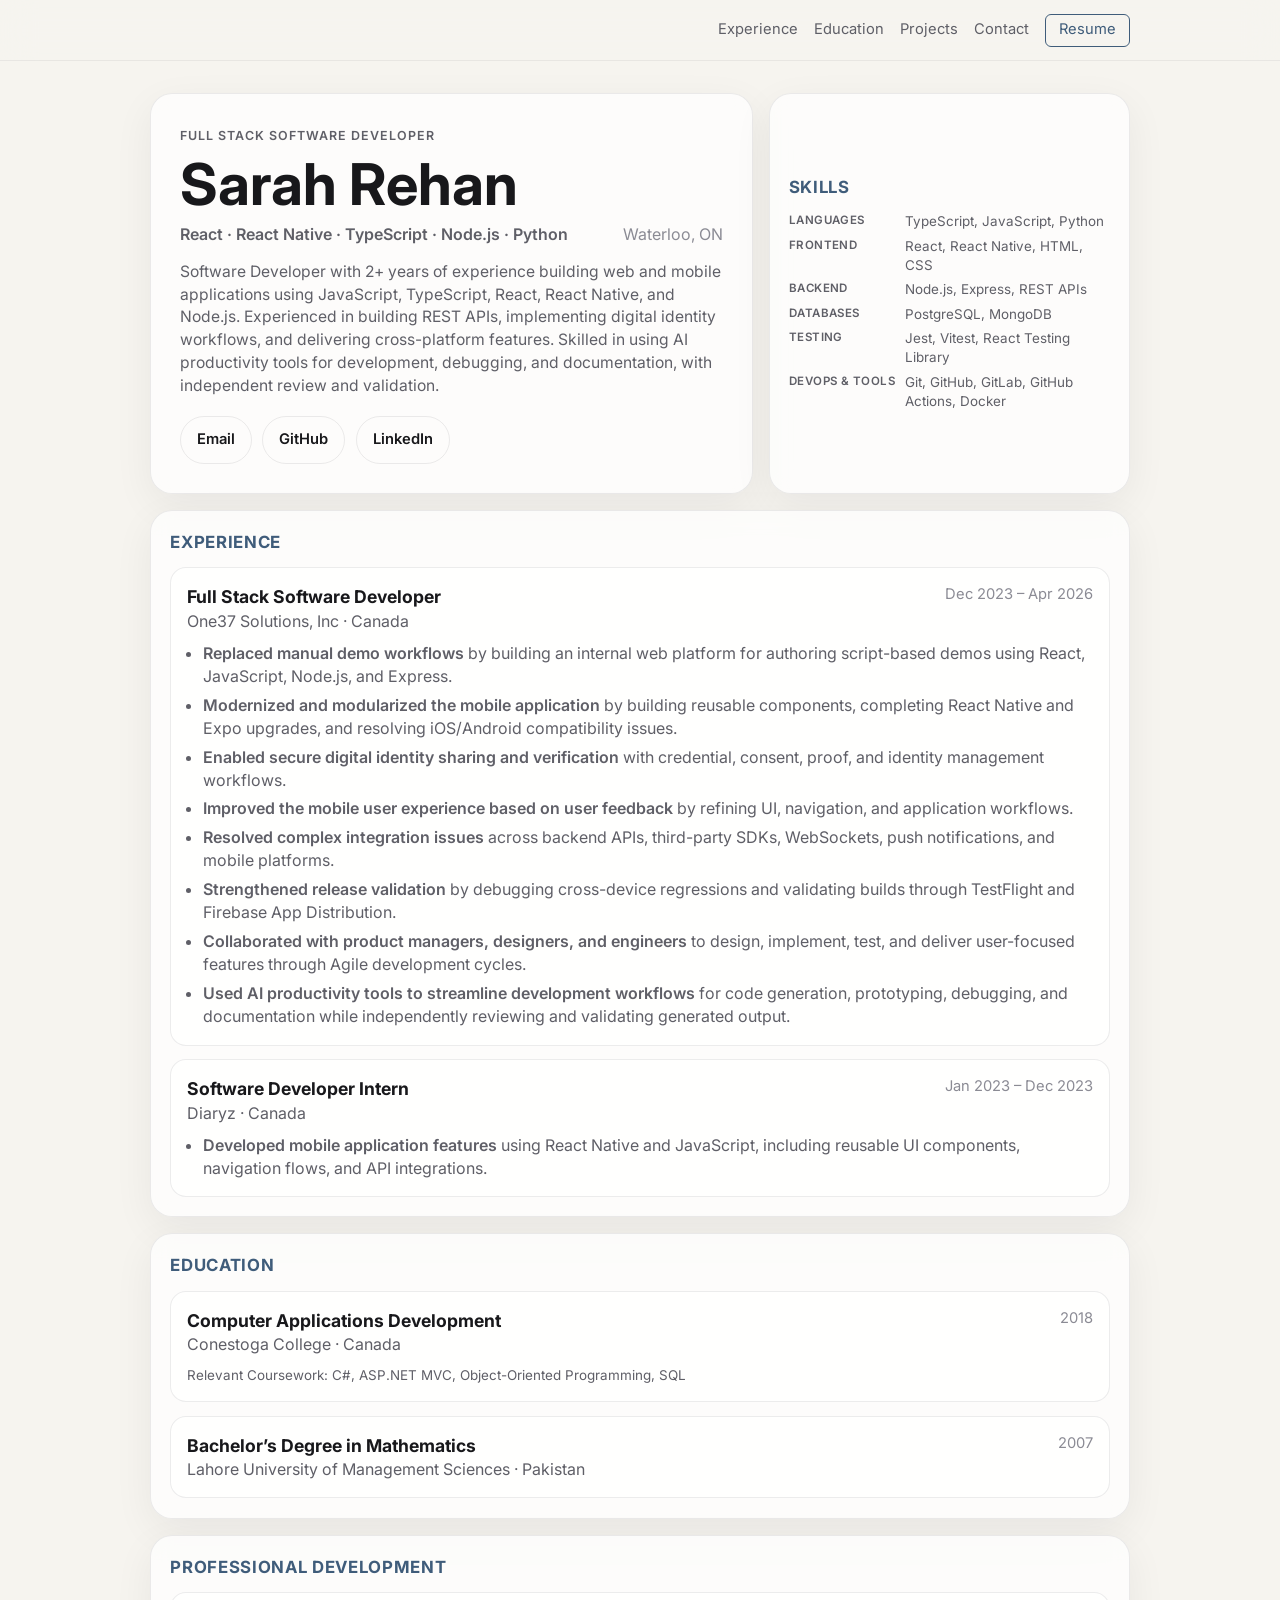
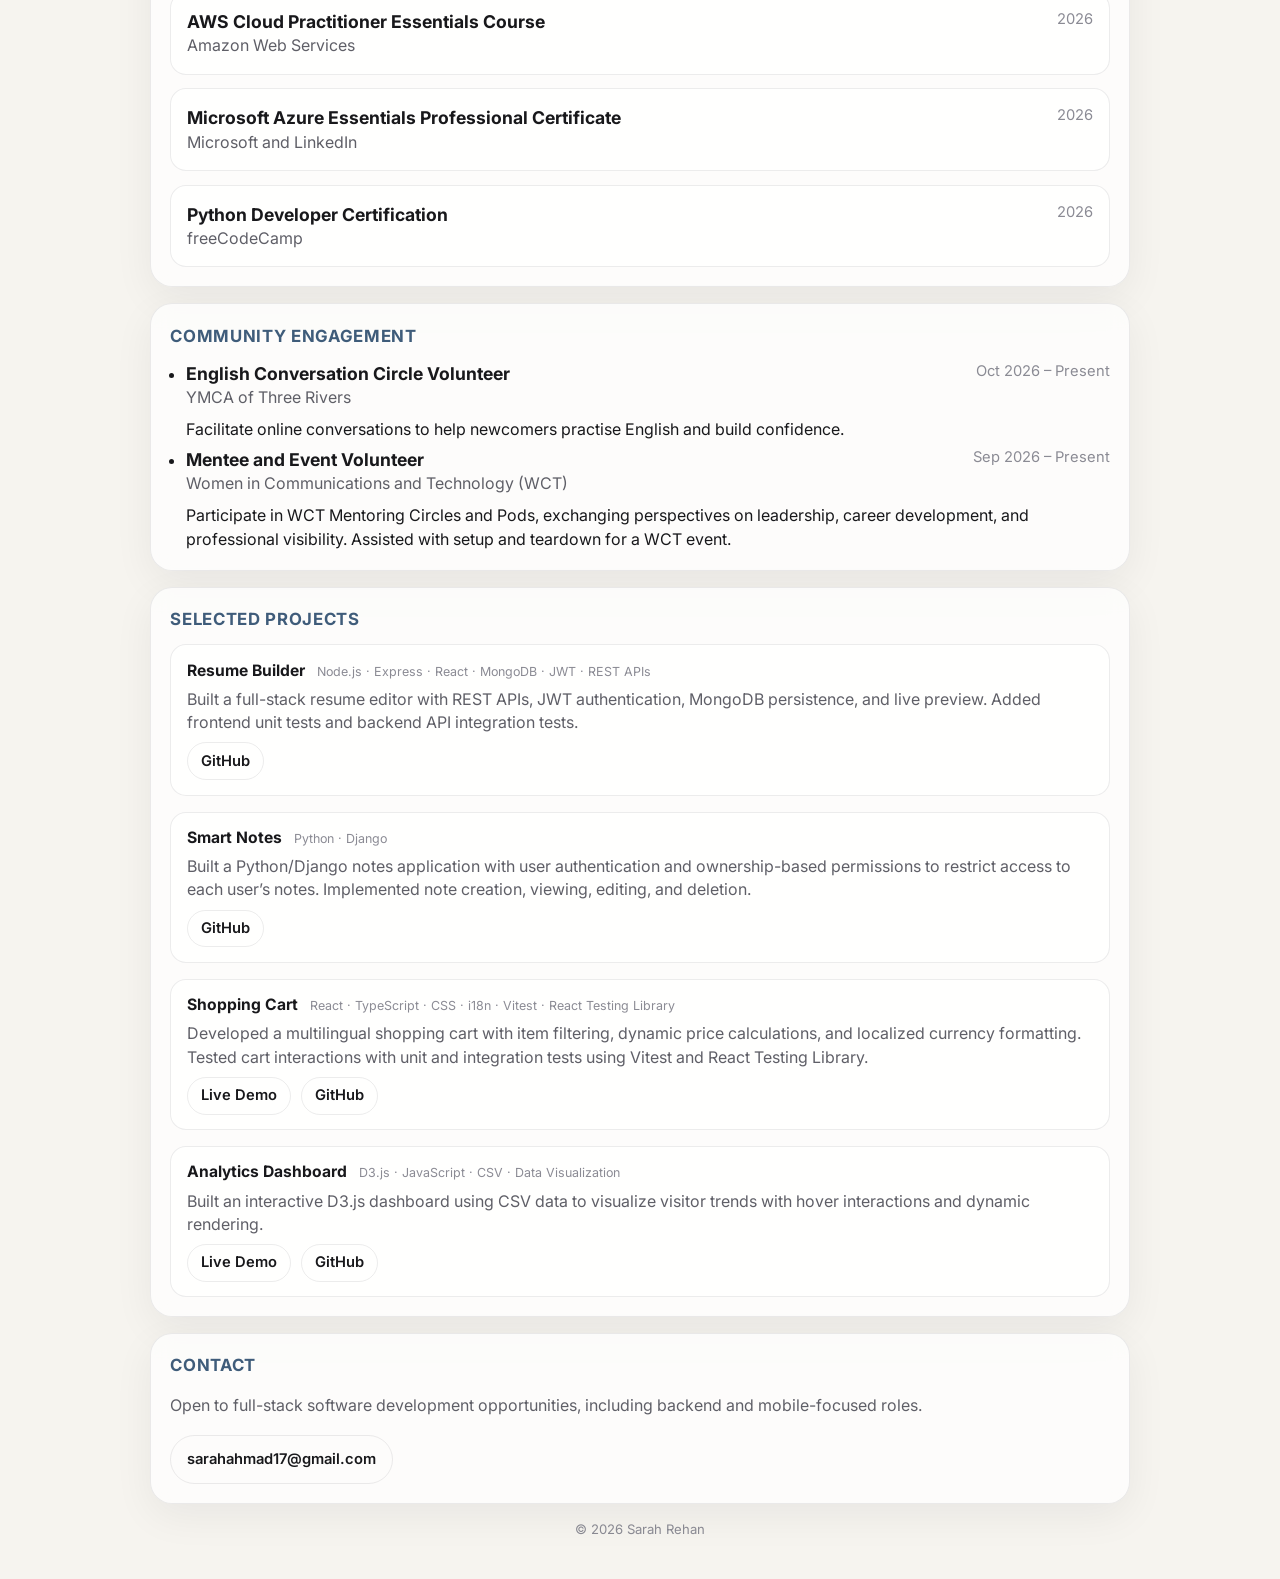
==== commit cd040f5d: "Update portfolio and resume content, styling, and PDF download" ====
--- a/index.html
+++ b/index.html
@@ -98,7 +98,7 @@
       </div>
 
       <p>
-        Software Developer with 2+ years of experience building web and mobile applications using React, React Native, TypeScript, Node.js, and Express. Experienced in developing REST APIs, integrating frontend and backend services, building reusable application components, and delivering features across the software development lifecycle.
+        Software Developer with 2+ years of experience building web and mobile applications using JavaScript, TypeScript, React, React Native, and Node.js. Experienced in building REST APIs, implementing digital identity workflows, and delivering cross-platform features. Skilled in using AI productivity tools for development, debugging, and documentation, with independent review and validation.
       </p>
 
       <div class="hero-actions">
@@ -224,7 +224,7 @@
           </li>
 
           <li>
-            <strong>Improved development efficiency with AI-assisted workflows</strong> for code generation, prototyping, debugging, and documentation while independently reviewing and validating generated output.
+            <strong>Used AI productivity tools to streamline development workflows</strong> for code generation, prototyping, debugging, and documentation while independently reviewing and validating generated output.
           </li>
         </ul>
       </article>
@@ -286,6 +286,68 @@
     </div>
   </section>
 
+  <section id="professional-development" class="panel section" style="margin-bottom: 1rem;">
+    <h2>Professional Development</h2>
+    <div class="experience-list">
+      <article class="experience-item">
+        <div class="experience-head">
+          <div>
+            <h3>AWS Cloud Practitioner Essentials Course</h3>
+            <div class="company">Amazon Web Services</div>
+          </div>
+          <div class="date">2026</div>
+        </div>
+      </article>
+      <article class="experience-item">
+        <div class="experience-head">
+          <div>
+            <h3>Microsoft Azure Essentials Professional Certificate</h3>
+            <div class="company">Microsoft and LinkedIn</div>
+          </div>
+          <div class="date">2026</div>
+        </div>
+      </article>
+      <article class="experience-item">
+        <div class="experience-head">
+          <div>
+            <h3>Python Developer Certification</h3>
+            <div class="company">freeCodeCamp</div>
+          </div>
+          <div class="date">2026</div>
+        </div>
+      </article>
+    </div>
+  </section>
+
+  <section class="panel section" style="margin-bottom: 1rem;">
+    <h2>Community Engagement</h2>
+
+    <ul>
+      <li>
+          <div class="experience-head">
+            <div>
+              <h3>English Conversation Circle Volunteer</h3>
+              <div class="company">YMCA of Three Rivers</div>
+            </div>
+            <div class="date">Oct 2026 – Present</div>
+          </div>
+          Facilitate online conversations to help newcomers practise English and build confidence.
+        </li>
+
+      <li>
+        <div class="experience-head">
+          <div>
+            <h3>Mentee and Event Volunteer</h3>
+            <div class="company">Women in Communications and Technology (WCT)</div>
+          </div>
+          <div class="date">Sep 2026 – Present</div>
+        </div>
+        Participate in WCT Mentoring Circles and Pods, exchanging perspectives on leadership, career development, and professional visibility. Assisted with setup and teardown for a WCT event.
+      </li>
+
+    </ul>
+  </section>
+
   <section
     id="projects"
     class="panel section"
@@ -295,15 +357,12 @@
 
     <div class="projects">
       <div class="project-card">
-        <h3>Resume Builder</h3>
-
-        <div class="stack">
-          Node.js · Express · React · MongoDB · JWT · REST APIs
-        </div>
-
-        <p>
-          Developed a full-stack resume builder with JWT authentication, REST APIs, and MongoDB persistence. Implemented protected routes, form validation, CRUD operations, and a responsive React interface for real-time resume editing and preview.
-        </p>
+        <div class="project-heading">
+          <h3>Resume Builder</h3>
+          <span class="stack">Node.js · Express · React · MongoDB · JWT · REST APIs</span>
+        </div>
+
+        <p>Built a full-stack resume editor with REST APIs, JWT authentication, MongoDB persistence, and live preview. Added frontend unit tests and backend API integration tests.</p>
 
         <div class="hero-actions">
           <a
@@ -318,17 +377,12 @@
       </div>
 
       <div class="project-card">
-        <h3>Smart Notes</h3>
-
-        <div class="stack">
-          Python · Django
-        </div>
-
-        <p>
-          Built a notes application with Python and Django featuring user authentication,
-          ownership-based access control, and CRUD functionality for creating, viewing,
-          updating, and deleting notes.
-        </p>
+        <div class="project-heading">
+          <h3>Smart Notes</h3>
+          <span class="stack">Python · Django</span>
+        </div>
+
+        <p>Built a Python/Django notes application with user authentication and ownership-based permissions to restrict access to each user’s notes. Implemented note creation, viewing, editing, and deletion.</p>
 
         <div class="hero-actions">
           <a
@@ -343,15 +397,12 @@
       </div>
 
       <div class="project-card">
-        <h3>Shopping Cart</h3>
-
-        <div class="stack">
-          React · TypeScript · CSS · i18n · Vitest · React Testing Library
-        </div>
-
-        <p>
-          Built a multilingual shopping cart with dynamic item filtering, real-time price calculations, and localized currency formatting using i18n. Implemented state management for cart updates and wrote unit and integration tests with Vitest and React Testing Library to validate core user interactions.
-        </p>
+        <div class="project-heading">
+          <h3>Shopping Cart</h3>
+          <span class="stack">React · TypeScript · CSS · i18n · Vitest · React Testing Library</span>
+        </div>
+
+        <p>Developed a multilingual shopping cart with item filtering, dynamic price calculations, and localized currency formatting. Tested cart interactions with unit and integration tests using Vitest and React Testing Library.</p>
 
         <div class="hero-actions">
           <a
@@ -375,10 +426,9 @@
       </div>
 
       <div class="project-card">
-        <h3>Analytics Dashboard</h3>
-
-        <div class="stack">
-          D3.js · JavaScript · CSV · Data Visualization
+        <div class="project-heading">
+          <h3>Analytics Dashboard</h3>
+          <span class="stack">D3.js · JavaScript · CSV · Data Visualization</span>
         </div>
 
         <p>
@@ -406,32 +456,6 @@
         </div>
       </div>
     </div>
-  </section>
-
-  <section class="panel section" style="margin-bottom: 1rem;">
-    <h2>Community Engagement and Continuous Learning</h2>
-
-    <ul>
-      <li>
-        Participant in WCT Mentoring Circles &amp; Pods.
-      </li>
-
-      <li>
-        Active in local tech communities and events.
-      </li>
-
-      <li>
-        Completed the Python Developer Certification from freeCodeCamp.
-      </li>
-
-      <li>
-        Completed the Microsoft Azure Essentials Professional Certificate from Microsoft and LinkedIn.
-      </li>
-
-      <li>
-        Continuing to expand cloud and backend development knowledge through hands-on learning.
-      </li>
-    </ul>
   </section>
 
   <section id="contact" class="panel section contact">
--- a/assets/style.css
+++ b/assets/style.css
@@ -196,7 +196,15 @@
 }
 
 .button:hover {
-  transform: translateY(-1px);
+  background: #e8edf2;
+  border-color: #9aaabd;
+  transform: none;
+}
+
+.button:focus-visible,
+.nav-download-btn:focus-visible {
+  outline: 2px solid #3f5c7a;
+  outline-offset: 3px;
 }
 
 .chip {
@@ -227,9 +235,11 @@
 }
 
 .section h2 {
+  color: #3f5c7a;
   margin: 0 0 0.8rem;
   font-size: 1.05rem;
-  letter-spacing: -0.03em;
+  letter-spacing: 0.04em;
+  text-transform: uppercase;
 }
 
 .contact p,
@@ -350,10 +360,6 @@
   transition: 0.2s ease;
 }
 
-.project-card:hover {
-  transform: translateY(-3px);
-  border-color: rgba(24, 24, 27, 0.2);
-}
 
 .project-card h3 {
   margin: 0 0 0.2rem;
@@ -408,3 +414,37 @@
     width: 100%;
   }
 }
+
+#professional-development .experience-head {
+  margin-bottom: 0;
+}
+
+#education .experience-item:not(:has(.coursework)) .experience-head {
+  margin-bottom: 0;
+}
+
+/* Compact project entries with title and technologies sharing a row. */
+.project-card {
+  padding: 0.9rem 1rem;
+}
+
+.project-heading {
+  display: flex;
+  flex-wrap: wrap;
+  align-items: baseline;
+  gap: 0.2rem 0.75rem;
+  margin-bottom: 0.35rem;
+}
+
+.project-heading h3,
+.project-heading .stack {
+  margin: 0;
+}
+
+.project-card p {
+  margin: 0;
+}
+
+.project-card .button {
+  padding: 0.45rem 0.8rem;
+}
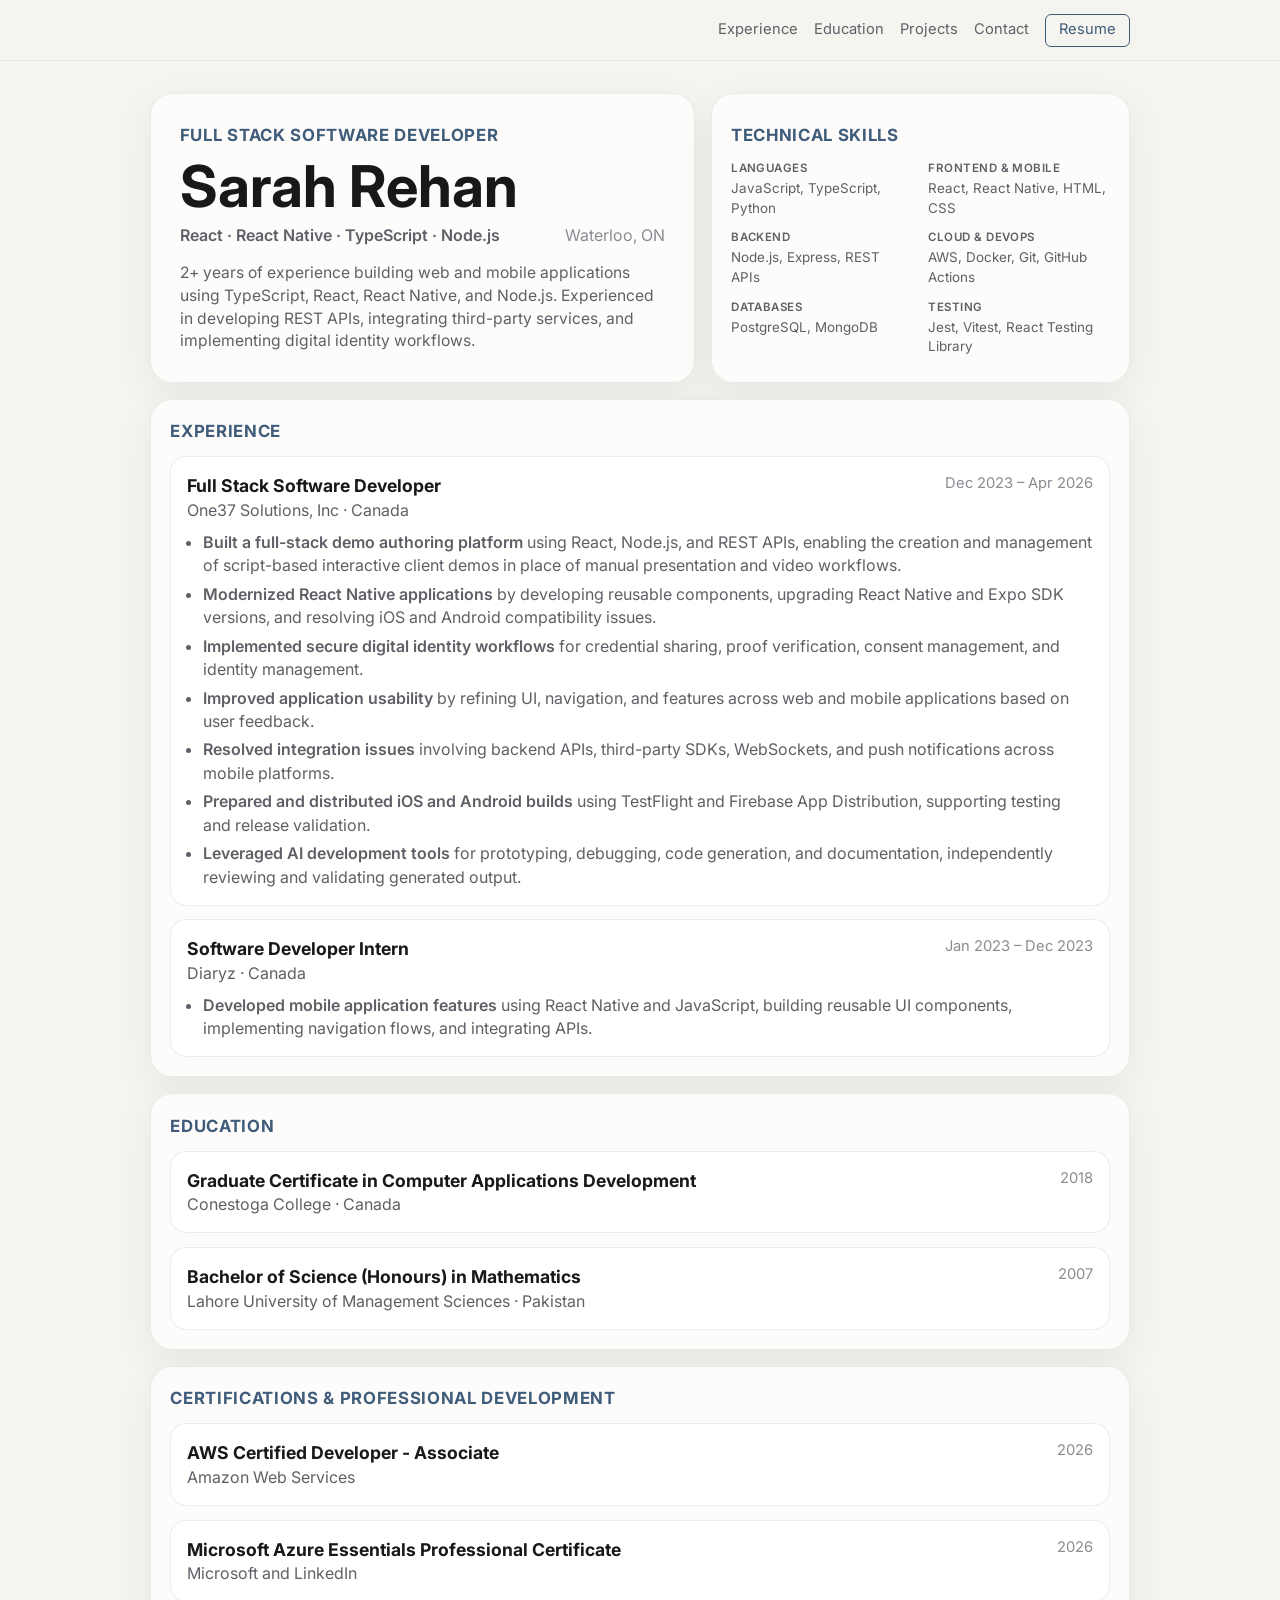
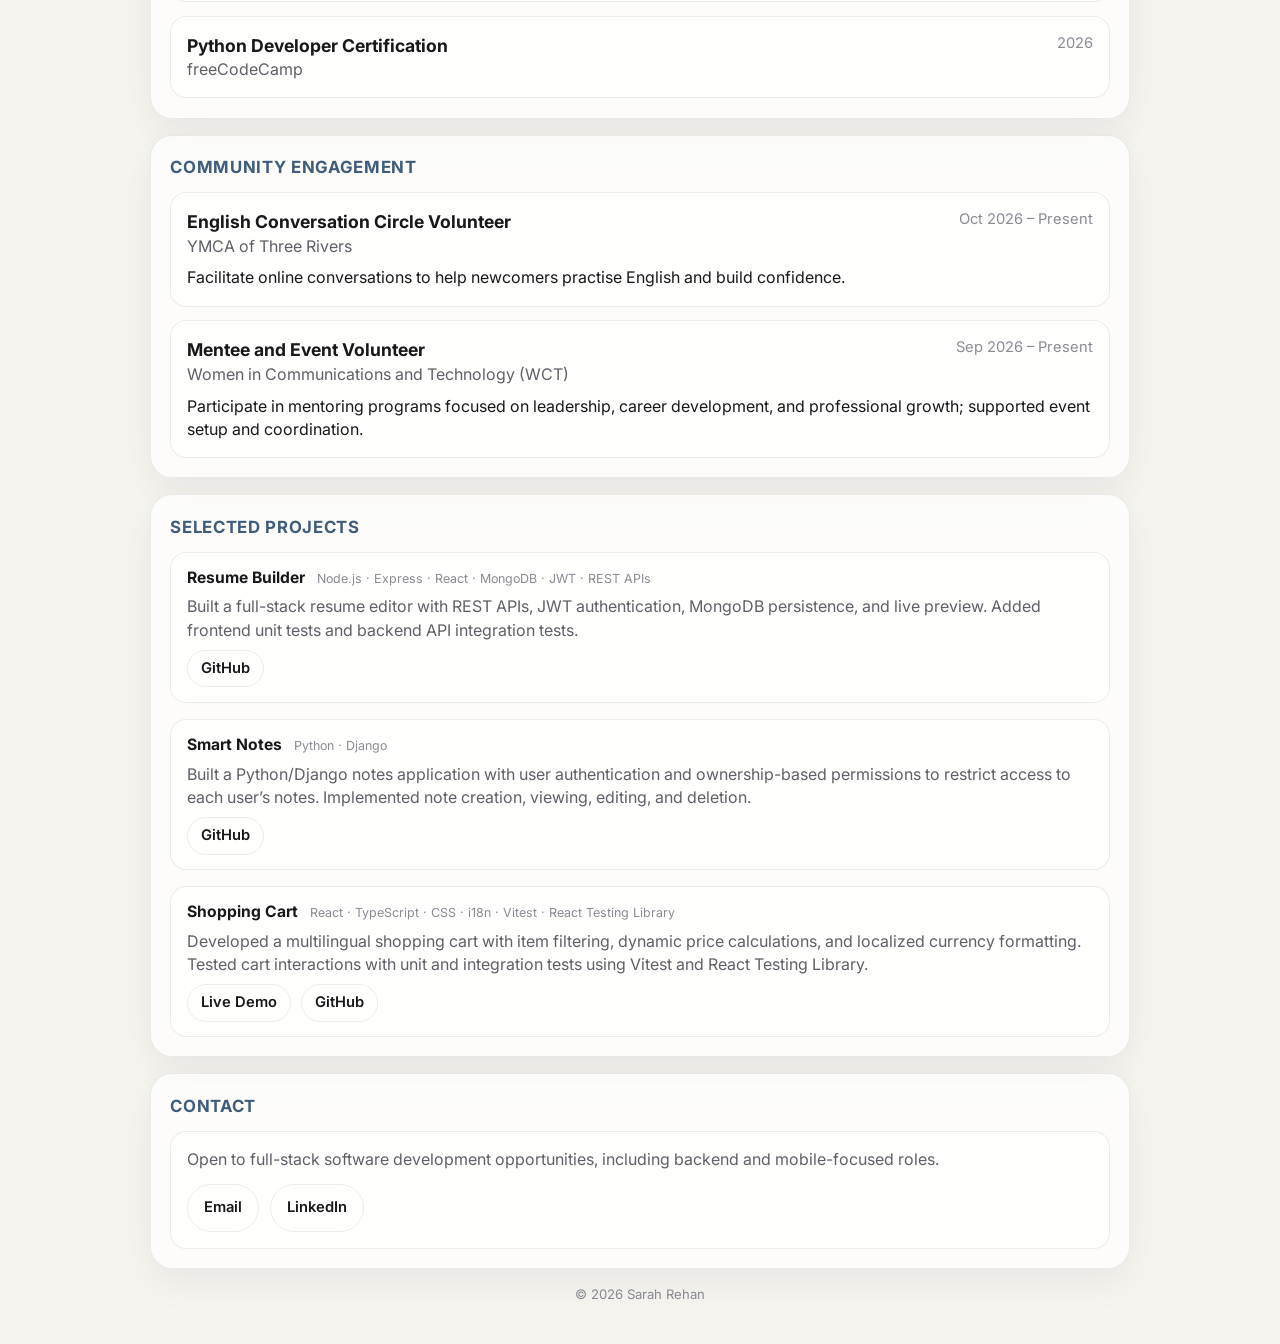
==== commit 4ec04603: "Refine resume layout, update portfolio, and consolidate CSS" ====
--- a/index.html
+++ b/index.html
@@ -93,55 +93,30 @@
       <h1>Sarah Rehan</h1>
 
       <div class="hero-role">
-        <span>React · React Native · TypeScript · Node.js · Python</span>
+        <span>React · React Native · TypeScript · Node.js</span>
         <span>Waterloo, ON</span>
       </div>
 
       <p>
-        Software Developer with 2+ years of experience building web and mobile applications using JavaScript, TypeScript, React, React Native, and Node.js. Experienced in building REST APIs, implementing digital identity workflows, and delivering cross-platform features. Skilled in using AI productivity tools for development, debugging, and documentation, with independent review and validation.
+        2+ years of experience building web and mobile applications using TypeScript, React, React Native, and Node.js. Experienced in developing REST APIs, integrating third-party services, and implementing digital identity workflows.
       </p>
 
-      <div class="hero-actions">
-        <a
-          class="button button-primary"
-          href="mailto:sarahahmad17@gmail.com"
-        >
-          Email
-        </a>
-
-        <a
-          class="button button-secondary"
-          href="https://github.com/srehan17"
-          target="_blank"
-          rel="noopener noreferrer"
-        >
-          GitHub
-        </a>
-
-        <a
-          class="button button-secondary"
-          href="https://linkedin.com/in/sarahrehan85"
-          target="_blank"
-          rel="noopener noreferrer"
-        >
-          LinkedIn
-        </a>
-      </div>
+
     </div>
 
     <aside class="panel hero-side section">
-      <h2>Skills</h2>
+      <h2>Technical Skills</h2>
 
       <div class="skills-grouped">
         <div class="skill-row">
           <span class="skill-label">Languages</span>
           <span class="skill-values">
-            TypeScript, JavaScript, Python
+            JavaScript, TypeScript, Python
           </span>
         </div>
 
         <div class="skill-row">
-          <span class="skill-label">Frontend</span>
+          <span class="skill-label">Frontend &amp; Mobile</span>
           <span class="skill-values">
             React, React Native, HTML, CSS
           </span>
@@ -155,6 +130,11 @@
         </div>
 
         <div class="skill-row">
+          <span class="skill-label">Cloud &amp; DevOps</span>
+          <span class="skill-values">AWS, Docker, Git, GitHub Actions</span>
+        </div>
+
+        <div class="skill-row">
           <span class="skill-label">Databases</span>
           <span class="skill-values">PostgreSQL, MongoDB</span>
         </div>
@@ -163,13 +143,6 @@
           <span class="skill-label">Testing</span>
           <span class="skill-values">
             Jest, Vitest, React Testing Library
-          </span>
-        </div>
-
-        <div class="skill-row">
-          <span class="skill-label">DevOps &amp; Tools</span>
-          <span class="skill-values">
-            Git, GitHub, GitLab, GitHub Actions, Docker
           </span>
         </div>
       </div>
@@ -195,37 +168,13 @@
         </div>
 
         <ul>
-          <li>
-            <strong>Replaced manual demo workflows</strong> by building an internal web platform for authoring script-based demos using React, JavaScript, Node.js, and Express.
-          </li>
-
-          <li>
-            <strong>Modernized and modularized the mobile application</strong> by building reusable components, completing React Native and Expo upgrades, and resolving iOS/Android compatibility issues.
-          </li>
-
-          <li>
-            <strong>Enabled secure digital identity sharing and verification</strong> with credential, consent, proof, and identity management workflows.
-          </li>
-
-          <li>
-            <strong>Improved the mobile user experience based on user feedback</strong> by refining UI, navigation, and application workflows.
-          </li>
-
-          <li>
-            <strong>Resolved complex integration issues</strong> across backend APIs, third-party SDKs, WebSockets, push notifications, and mobile platforms.
-          </li>
-
-          <li>
-            <strong>Strengthened release validation</strong> by debugging cross-device regressions and validating builds through TestFlight and Firebase App Distribution.
-          </li>
-
-          <li>
-            <strong>Collaborated with product managers, designers, and engineers</strong> to design, implement, test, and deliver user-focused features through Agile development cycles.
-          </li>
-
-          <li>
-            <strong>Used AI productivity tools to streamline development workflows</strong> for code generation, prototyping, debugging, and documentation while independently reviewing and validating generated output.
-          </li>
+          <li><strong>Built a full-stack demo authoring platform</strong> using React, Node.js, and REST APIs, enabling the creation and management of script-based interactive client demos in place of manual presentation and video workflows.</li>
+          <li><strong>Modernized React Native applications</strong> by developing reusable components, upgrading React Native and Expo SDK versions, and resolving iOS and Android compatibility issues.</li>
+          <li><strong>Implemented secure digital identity workflows</strong> for credential sharing, proof verification, consent management, and identity management.</li>
+          <li><strong>Improved application usability</strong> by refining UI, navigation, and features across web and mobile applications based on user feedback.</li>
+          <li><strong>Resolved integration issues</strong> involving backend APIs, third-party SDKs, WebSockets, and push notifications across mobile platforms.</li>
+          <li><strong>Prepared and distributed iOS and Android builds</strong> using TestFlight and Firebase App Distribution, supporting testing and release validation.</li>
+          <li><strong>Leveraged AI development tools</strong> for prototyping, debugging, code generation, and documentation, independently reviewing and validating generated output.</li>
         </ul>
       </article>
 
@@ -240,9 +189,7 @@
         </div>
 
         <ul>
-          <li>
-            <strong>Developed mobile application features</strong> using React Native and JavaScript, including reusable UI components, navigation flows, and API integrations.
-          </li>
+          <li><strong>Developed mobile application features</strong> using React Native and JavaScript, building reusable UI components, implementing navigation flows, and integrating APIs.</li>
         </ul>
       </article>
     </div>
@@ -259,22 +206,18 @@
       <div class="experience-item">
         <div class="experience-head">
           <div>
-            <h3>Computer Applications Development</h3>
+            <h3>Graduate Certificate in Computer Applications Development</h3>
             <div class="company">Conestoga College · Canada</div>
           </div>
 
           <div class="date">2018</div>
         </div>
-
-        <p class="coursework">
-          Relevant Coursework: C#, ASP.NET MVC, Object-Oriented Programming, SQL
-        </p>
       </div>
 
       <div class="experience-item">
         <div class="experience-head">
           <div>
-            <h3>Bachelor’s Degree in Mathematics</h3>
+            <h3>Bachelor of Science (Honours) in Mathematics</h3>
             <div class="company">
               Lahore University of Management Sciences · Pakistan
             </div>
@@ -287,12 +230,12 @@
   </section>
 
   <section id="professional-development" class="panel section" style="margin-bottom: 1rem;">
-    <h2>Professional Development</h2>
+    <h2>Certifications &amp; Professional Development</h2>
     <div class="experience-list">
       <article class="experience-item">
         <div class="experience-head">
           <div>
-            <h3>AWS Cloud Practitioner Essentials Course</h3>
+            <h3>AWS Certified Developer - Associate</h3>
             <div class="company">Amazon Web Services</div>
           </div>
           <div class="date">2026</div>
@@ -322,8 +265,8 @@
   <section class="panel section" style="margin-bottom: 1rem;">
     <h2>Community Engagement</h2>
 
-    <ul>
-      <li>
+    <div class="experience-list">
+      <article class="experience-item">
           <div class="experience-head">
             <div>
               <h3>English Conversation Circle Volunteer</h3>
@@ -332,9 +275,9 @@
             <div class="date">Oct 2026 – Present</div>
           </div>
           Facilitate online conversations to help newcomers practise English and build confidence.
-        </li>
-
-      <li>
+        </article>
+
+      <article class="experience-item">
         <div class="experience-head">
           <div>
             <h3>Mentee and Event Volunteer</h3>
@@ -342,10 +285,10 @@
           </div>
           <div class="date">Sep 2026 – Present</div>
         </div>
-        Participate in WCT Mentoring Circles and Pods, exchanging perspectives on leadership, career development, and professional visibility. Assisted with setup and teardown for a WCT event.
-      </li>
-
-    </ul>
+        Participate in mentoring programs focused on leadership, career development, and professional growth; supported event setup and coordination.
+      </article>
+
+    </div>
   </section>
 
   <section
@@ -425,42 +368,14 @@
         </div>
       </div>
 
-      <div class="project-card">
-        <div class="project-heading">
-          <h3>Analytics Dashboard</h3>
-          <span class="stack">D3.js · JavaScript · CSV · Data Visualization</span>
-        </div>
-
-        <p>
-          Built an interactive D3.js dashboard using CSV data to visualize visitor trends with hover interactions and dynamic rendering.
-        </p>
-
-        <div class="hero-actions">
-          <a
-            class="button button-secondary"
-            href="https://srehan17.github.io/d3-analytics-dashboard/"
-            target="_blank"
-            rel="noopener noreferrer"
-          >
-            Live Demo
-          </a>
-
-          <a
-            class="button button-secondary"
-            href="https://github.com/srehan17/d3-analytics-dashboard"
-            target="_blank"
-            rel="noopener noreferrer"
-          >
-            GitHub
-          </a>
-        </div>
-      </div>
+
     </div>
   </section>
 
   <section id="contact" class="panel section contact">
     <h2>Contact</h2>
 
+    <div class="experience-item contact-card">
     <p>
       Open to full-stack software development opportunities, including backend and mobile-focused roles.
     </p>
@@ -470,13 +385,33 @@
         class="button button-secondary"
         href="mailto:sarahahmad17@gmail.com"
       >
-        sarahahmad17@gmail.com
+        Email
       </a>
+      <a
+        class="button button-secondary"
+        href="https://linkedin.com/in/sarahrehan85"
+        target="_blank"
+        rel="noopener noreferrer"
+      >
+        LinkedIn
+      </a>
+    </div>
     </div>
   </section>
 
   <div class="footer-note">© 2026 Sarah Rehan</div>
 </main>
 
+    <script>
+      const navigation = document.querySelector(".nav");
+      const updateScrollOffset = () => {
+        document.documentElement.style.setProperty(
+          "--nav-scroll-offset",
+          `${navigation.getBoundingClientRect().height + 8}px`
+        );
+      };
+      updateScrollOffset();
+      new ResizeObserver(updateScrollOffset).observe(navigation);
+    </script>
   </body>
 </html>
--- a/assets/style.css
+++ b/assets/style.css
@@ -1,3 +1,5 @@
+/* Portfolio: base components and responsive layout. */
+
 :root {
   --bg: #f6f4ef;
   --surface: rgba(255, 255, 255, 0.72);
@@ -216,13 +218,6 @@
   font-size: 0.84rem;
 }
 
-.hero-side {
-  padding: 1.2rem;
-  display: flex;
-  flex-direction: column;
-  justify-content: center;
-}
-
 .grid {
   display: grid;
   grid-template-columns: 1fr 1fr;
@@ -252,12 +247,6 @@
   font-weight: 600;
 }
 
-.skills-grouped {
-  display: grid;
-  grid-template-columns: auto 1fr;
-  gap: 0.3rem 0.6rem;
-}
-
 .skill-row {
   display: contents;
 }
@@ -350,17 +339,6 @@
   gap: 1rem;
 }
 
-.project-card {
-  display: flex;
-  flex-direction: column;
-  padding: 1.2rem;
-  border: 1px solid var(--border);
-  border-radius: 16px;
-  background: rgba(255, 255, 255, 0.72);
-  transition: 0.2s ease;
-}
-
-
 .project-card h3 {
   margin: 0 0 0.2rem;
   font-size: 0.98rem;
@@ -379,6 +357,100 @@
   font-size: 0.82rem;
 }
 
+#professional-development .experience-head {
+  margin-bottom: 0;
+}
+
+#education .experience-item:not(:has(.coursework)) .experience-head {
+  margin-bottom: 0;
+}
+
+.project-card {
+  display: flex;
+  flex-direction: column;
+  border: 1px solid var(--border);
+  border-radius: 16px;
+  background: rgba(255, 255, 255, 0.72);
+  transition: 0.2s ease;
+  padding: 0.9rem 1rem;
+}
+
+.project-heading {
+  display: flex;
+  flex-wrap: wrap;
+  align-items: baseline;
+  gap: 0.2rem 0.75rem;
+  margin-bottom: 0.35rem;
+}
+
+.project-heading h3,
+.project-heading .stack {
+  margin: 0;
+}
+
+.project-card p {
+  margin: 0;
+}
+
+.project-card .button {
+  padding: 0.45rem 0.8rem;
+}
+
+main section[id] {
+  scroll-margin-top: var(--nav-scroll-offset, 4rem);
+}
+
+.hero-side {
+  padding: 1.2rem;
+  display: flex;
+  flex-direction: column;
+  justify-content: flex-start;
+  padding-top: 1.8rem;
+}
+
+.hero-main .eyebrow {
+  font-size: 1.05rem;
+  line-height: 1.45;
+  font-weight: 700;
+  letter-spacing: 0.04em;
+  color: #3f5c7a;
+}
+
+.hero-side.section h2 {
+  font-size: 1.05rem;
+  line-height: 1.45;
+  margin-top: 0;
+}
+
+.skills-grouped .skill-row {
+  display: block;
+}
+
+.skills-grouped .skill-label {
+  display: block;
+  margin-bottom: 0.15rem;
+  white-space: normal;
+}
+
+.skills-grouped .skill-values {
+  display: block;
+  line-height: 1.45;
+}
+
+.skills-grouped {
+  display: grid;
+  grid-template-columns: repeat(2, minmax(0, 1fr));
+  gap: 0.7rem 1rem;
+}
+
+.contact-card p {
+  margin: 0;
+}
+
+.contact-card .hero-actions {
+  margin-top: 0.8rem;
+}
+
 @media (max-width: 900px) {
   .hero,
   .grid,
@@ -413,38 +485,20 @@
   .button {
     width: 100%;
   }
-}
-
-#professional-development .experience-head {
-  margin-bottom: 0;
-}
-
-#education .experience-item:not(:has(.coursework)) .experience-head {
-  margin-bottom: 0;
-}
-
-/* Compact project entries with title and technologies sharing a row. */
-.project-card {
-  padding: 0.9rem 1rem;
-}
-
-.project-heading {
-  display: flex;
-  flex-wrap: wrap;
-  align-items: baseline;
-  gap: 0.2rem 0.75rem;
-  margin-bottom: 0.35rem;
-}
-
-.project-heading h3,
-.project-heading .stack {
-  margin: 0;
-}
-
-.project-card p {
-  margin: 0;
-}
-
-.project-card .button {
-  padding: 0.45rem 0.8rem;
-}
+
+  .hero-side {
+    padding-top: 1rem;
+  }
+}
+
+@media (max-width: 480px) {
+  .skills-grouped {
+    grid-template-columns: 1fr;
+  }
+}
+
+@media (min-width: 901px) {
+  .hero {
+    grid-template-columns: 1.3fr 1fr;
+  }
+}
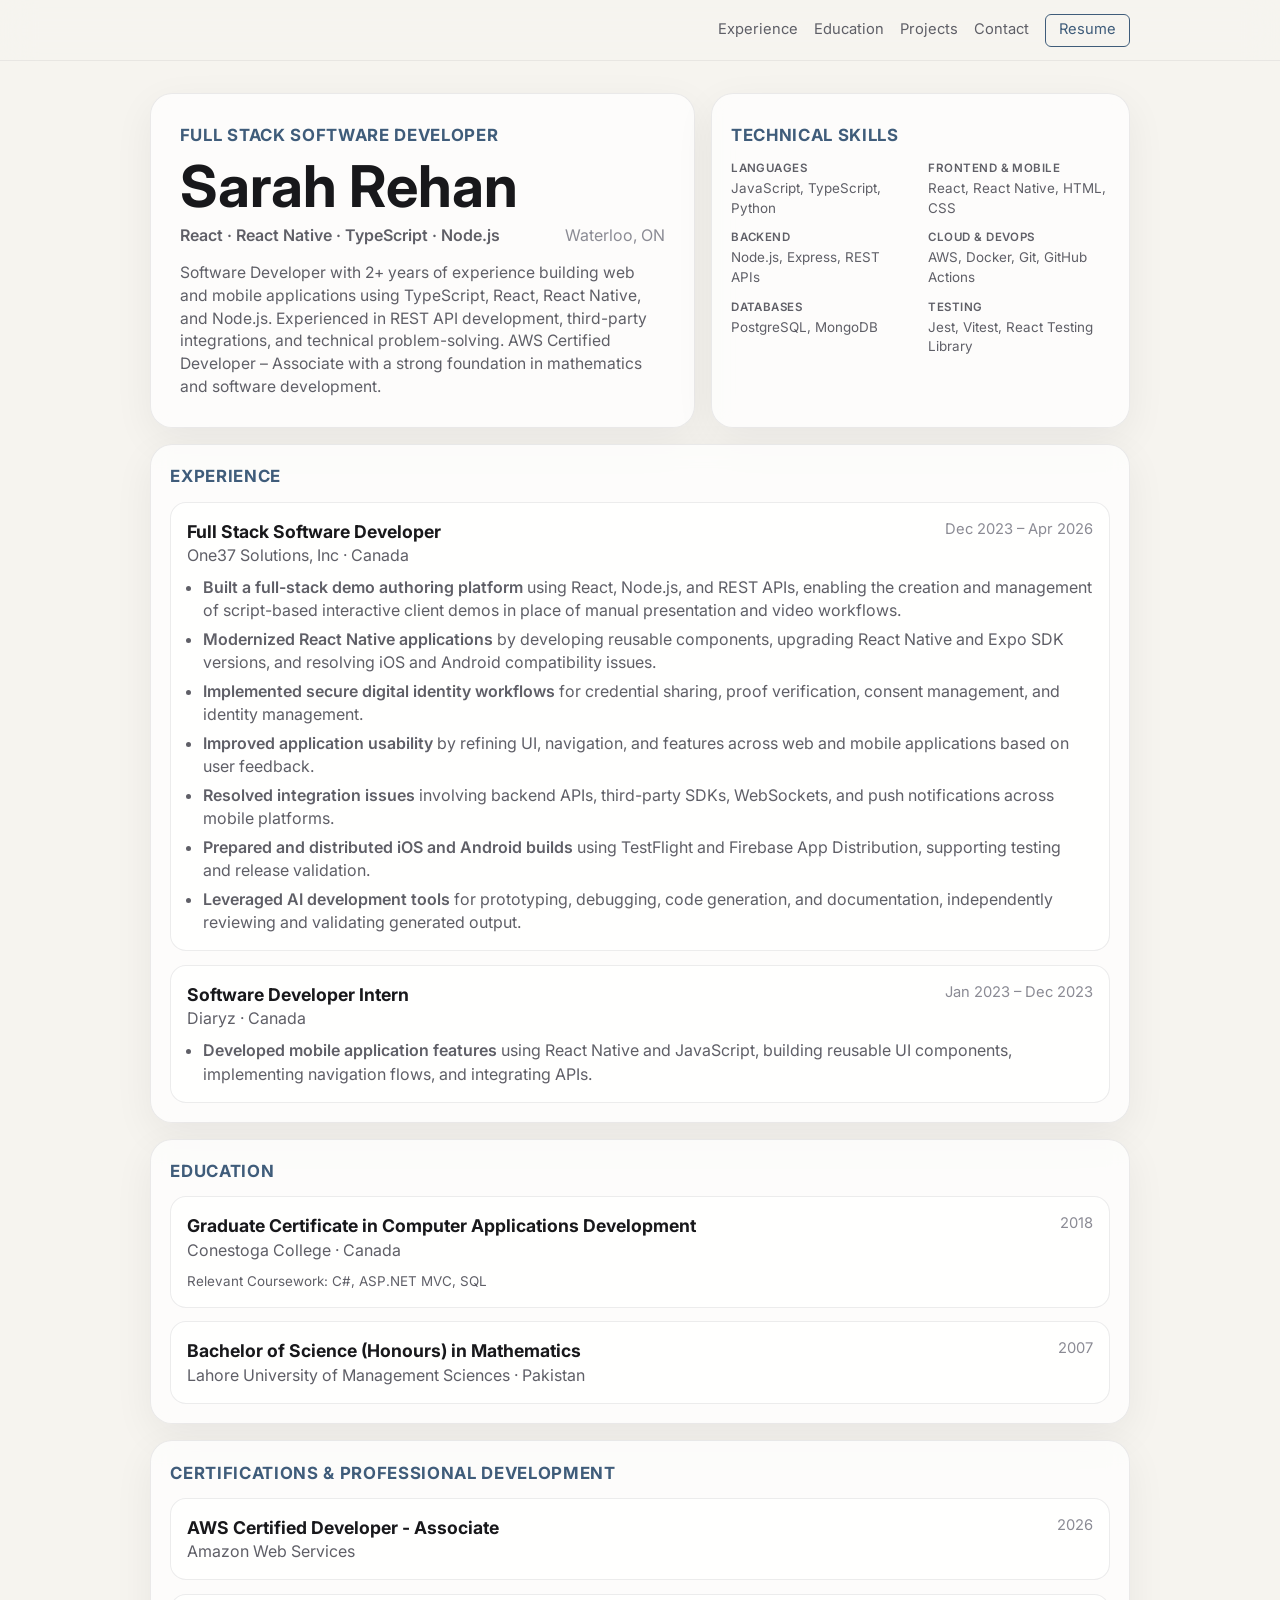
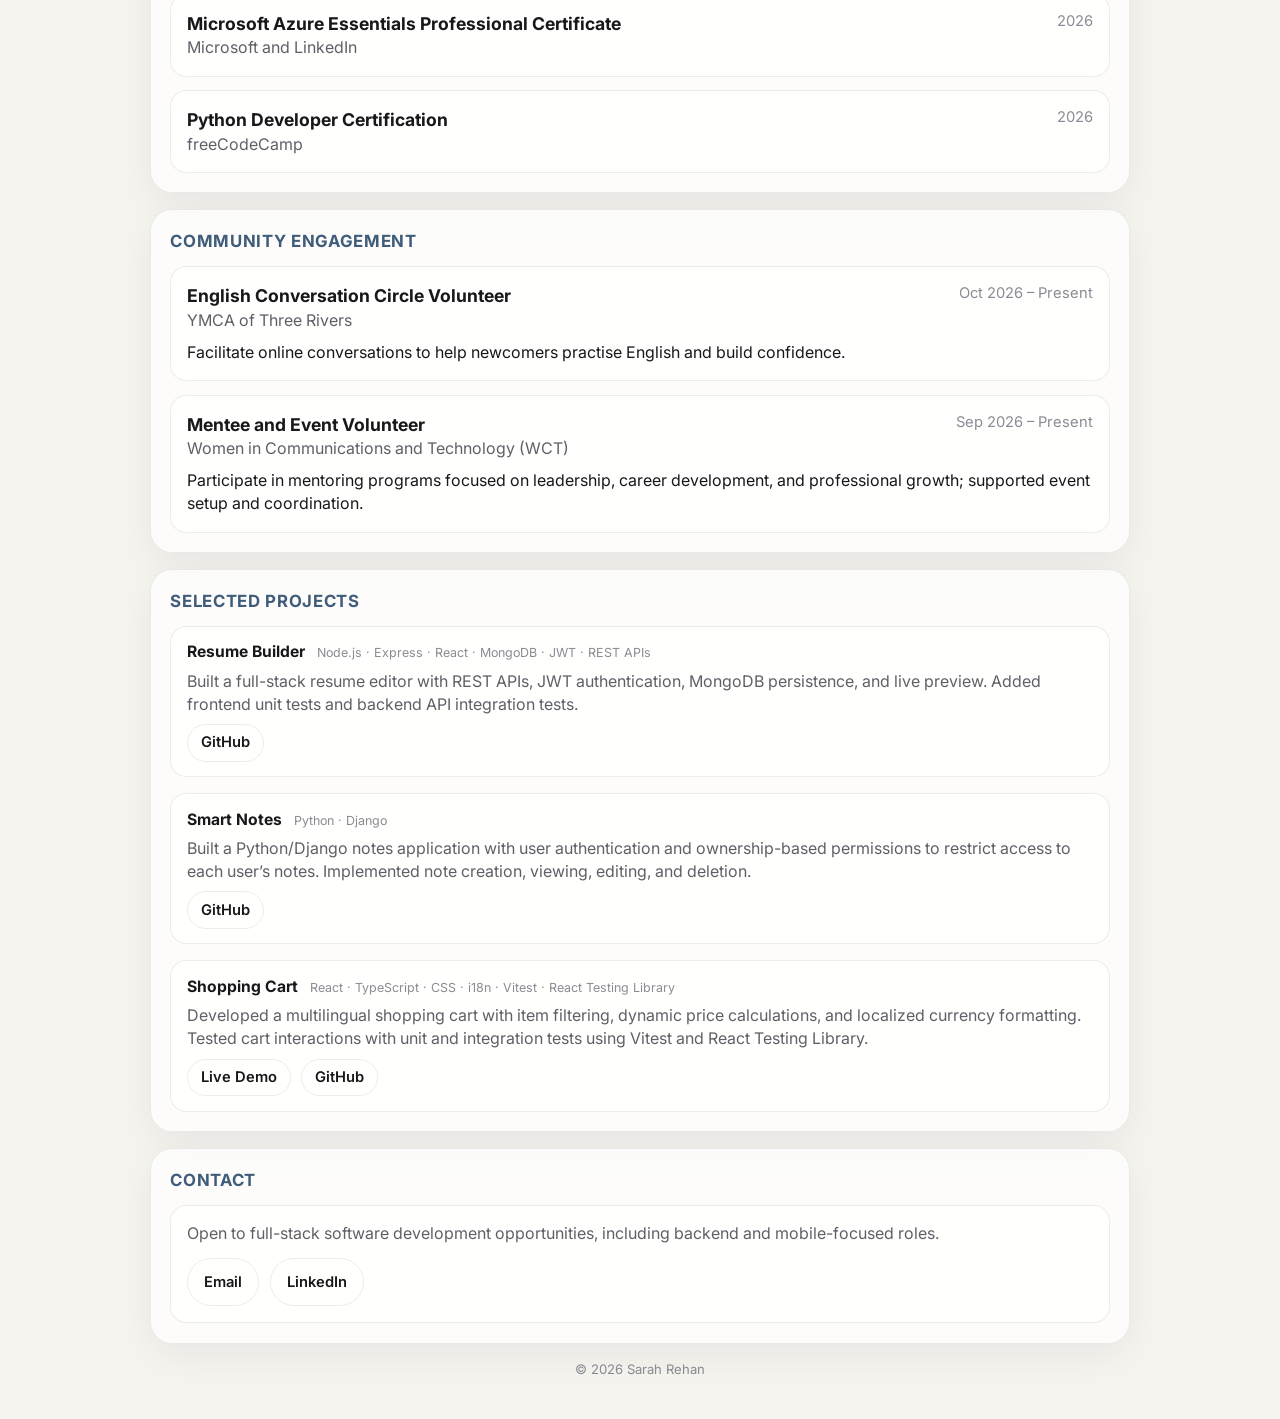
==== commit 439dbcaa: "Update resume summary, coursework, and contact spacing" ====
--- a/index.html
+++ b/index.html
@@ -98,7 +98,7 @@
       </div>
 
       <p>
-        2+ years of experience building web and mobile applications using TypeScript, React, React Native, and Node.js. Experienced in developing REST APIs, integrating third-party services, and implementing digital identity workflows.
+        Software Developer with 2+ years of experience building web and mobile applications using TypeScript, React, React Native, and Node.js. Experienced in REST API development, third-party integrations, and technical problem-solving. AWS Certified Developer – Associate with a strong foundation in mathematics and software development.
       </p>
 
 
@@ -212,6 +212,7 @@
 
           <div class="date">2018</div>
         </div>
+        <p class="coursework">Relevant Coursework: C#, ASP.NET MVC, SQL</p>
       </div>
 
       <div class="experience-item">
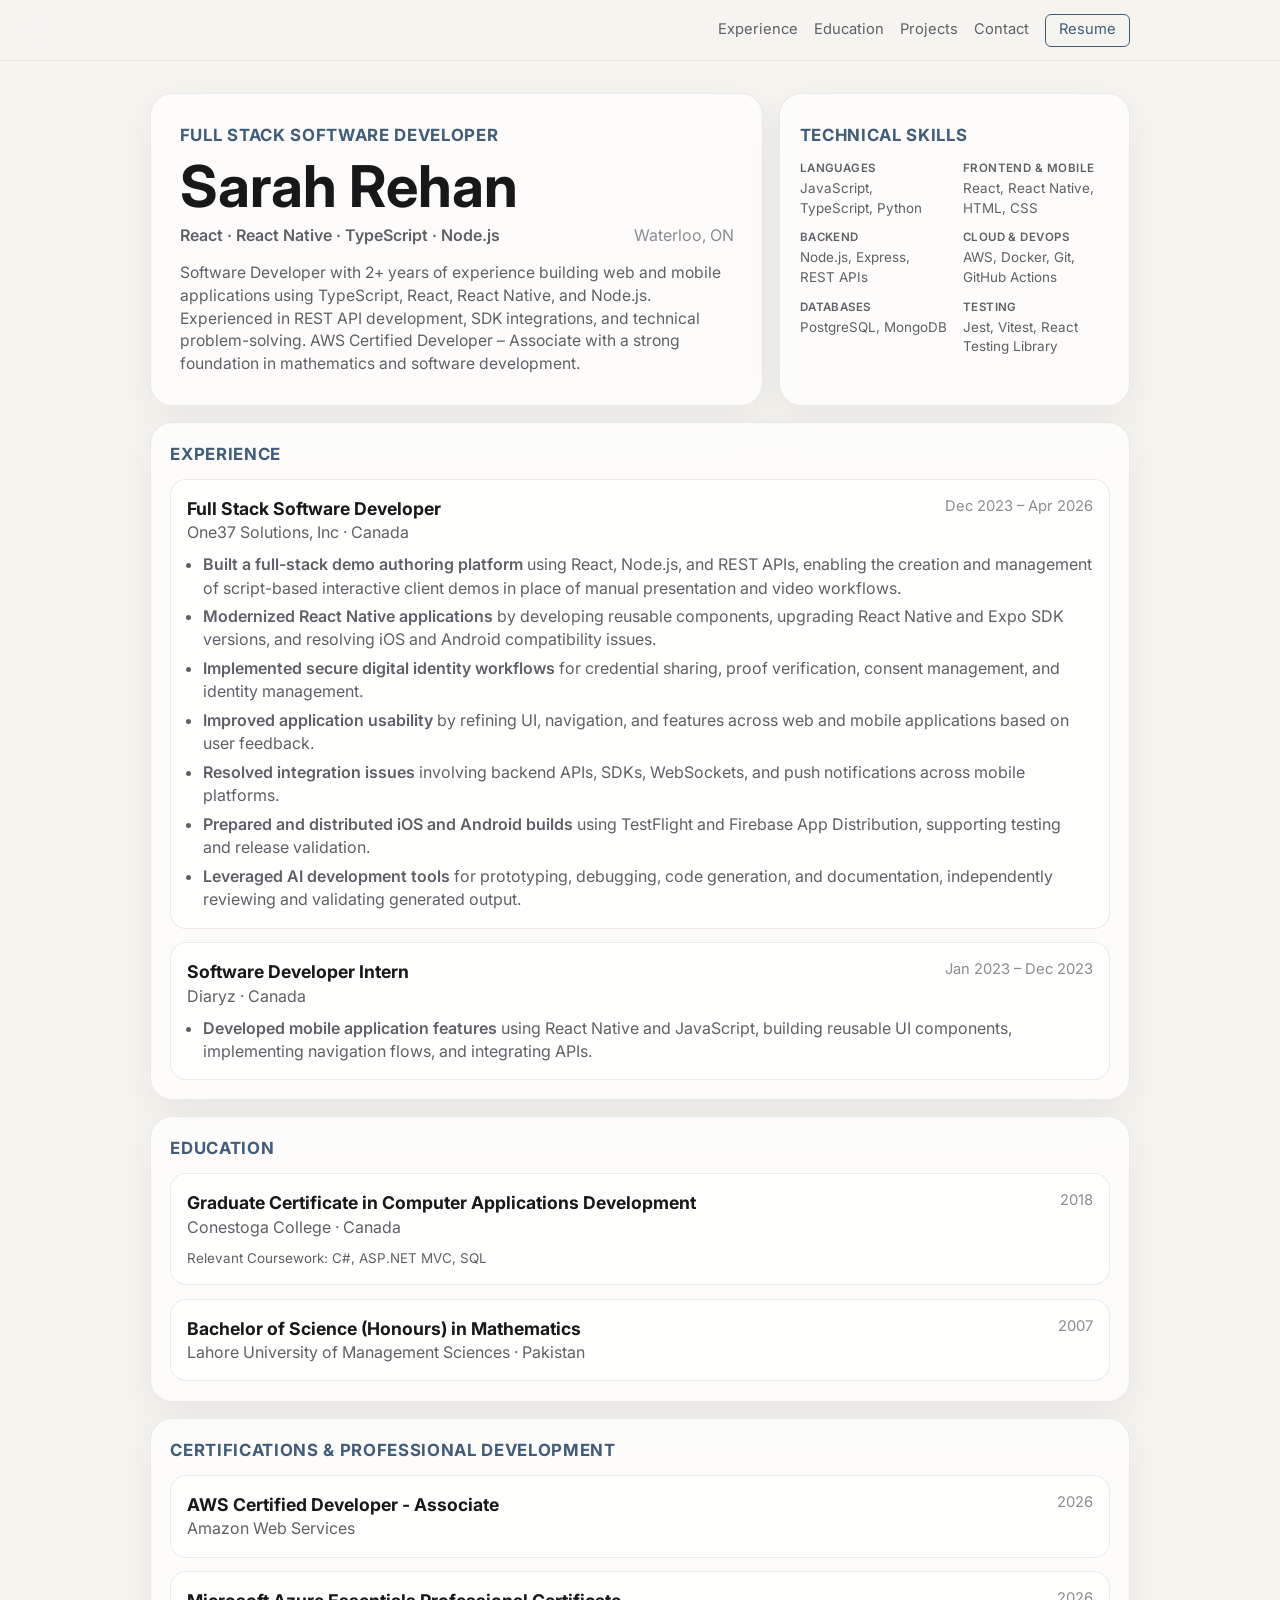
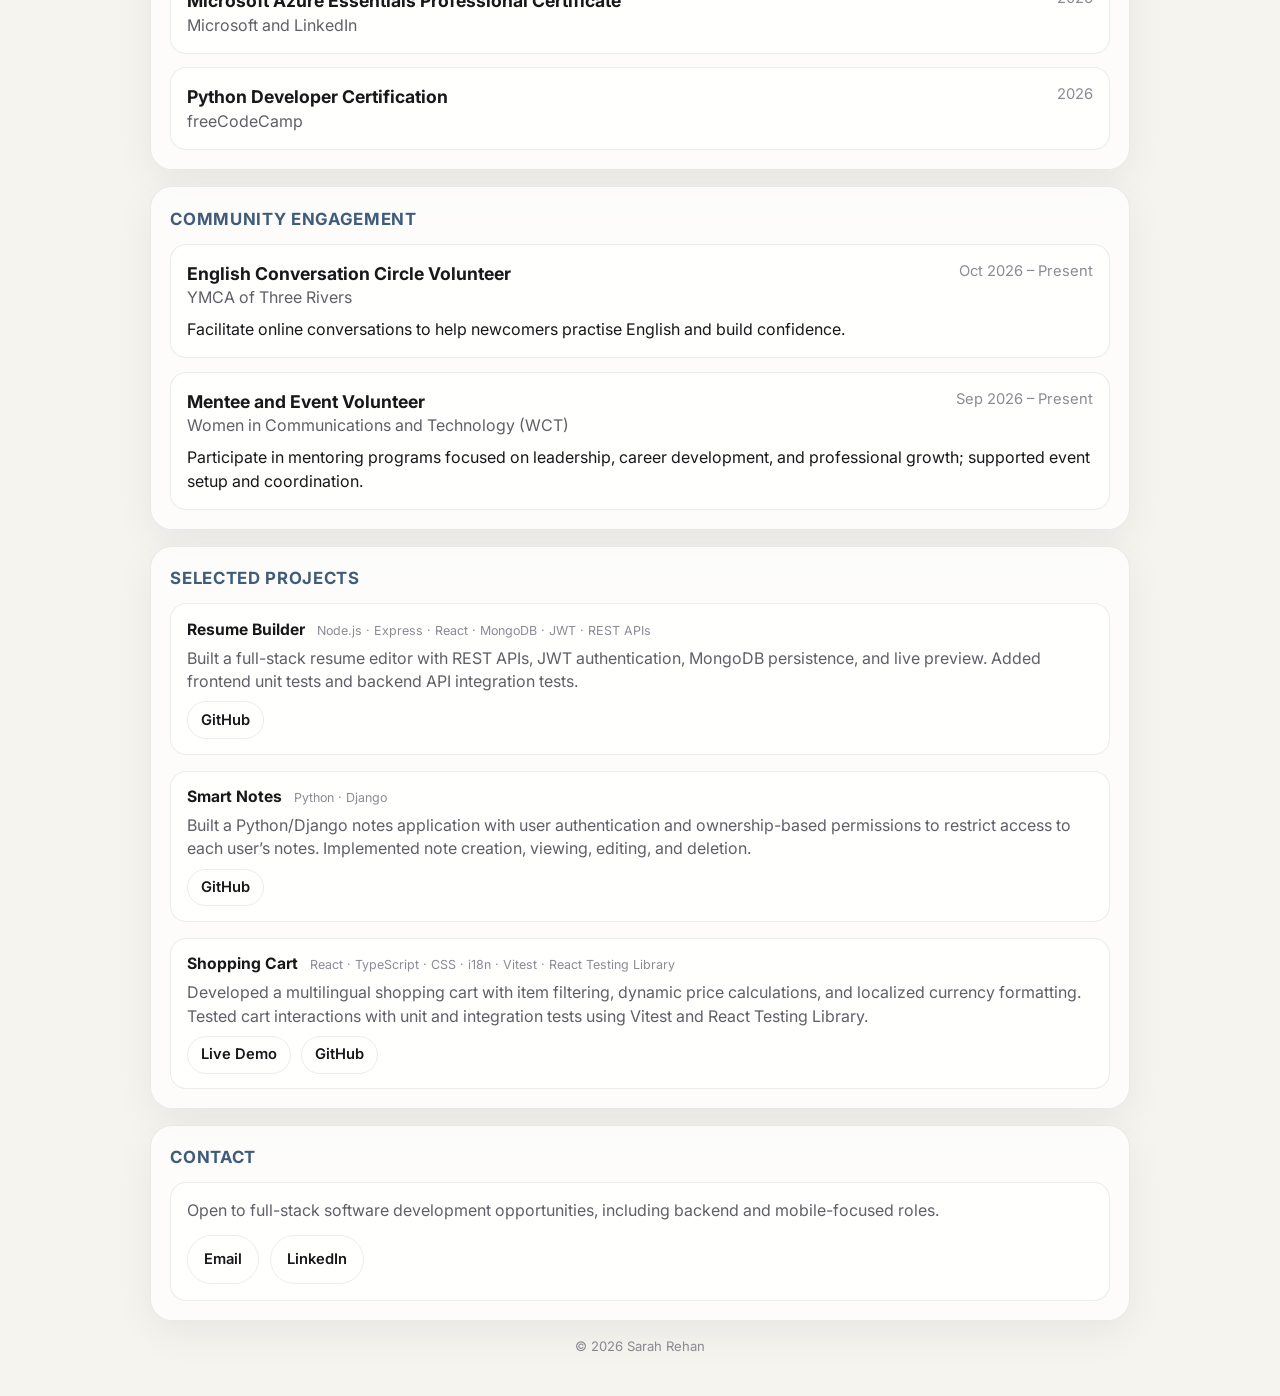
==== commit fb0dae07: "Refine wording" ====
--- a/index.html
+++ b/index.html
@@ -98,7 +98,7 @@
       </div>
 
       <p>
-        Software Developer with 2+ years of experience building web and mobile applications using TypeScript, React, React Native, and Node.js. Experienced in REST API development, third-party integrations, and technical problem-solving. AWS Certified Developer – Associate with a strong foundation in mathematics and software development.
+        Software Developer with 2+ years of experience building web and mobile applications using TypeScript, React, React Native, and Node.js. Experienced in REST API development, SDK integrations, and technical problem-solving. AWS Certified Developer – Associate with a strong foundation in mathematics and software development.
       </p>
 
 
@@ -172,7 +172,7 @@
           <li><strong>Modernized React Native applications</strong> by developing reusable components, upgrading React Native and Expo SDK versions, and resolving iOS and Android compatibility issues.</li>
           <li><strong>Implemented secure digital identity workflows</strong> for credential sharing, proof verification, consent management, and identity management.</li>
           <li><strong>Improved application usability</strong> by refining UI, navigation, and features across web and mobile applications based on user feedback.</li>
-          <li><strong>Resolved integration issues</strong> involving backend APIs, third-party SDKs, WebSockets, and push notifications across mobile platforms.</li>
+          <li><strong>Resolved integration issues</strong> involving backend APIs, SDKs, WebSockets, and push notifications across mobile platforms.</li>
           <li><strong>Prepared and distributed iOS and Android builds</strong> using TestFlight and Firebase App Distribution, supporting testing and release validation.</li>
           <li><strong>Leveraged AI development tools</strong> for prototyping, debugging, code generation, and documentation, independently reviewing and validating generated output.</li>
         </ul>
--- a/assets/style.css
+++ b/assets/style.css
@@ -499,6 +499,6 @@
 
 @media (min-width: 901px) {
   .hero {
-    grid-template-columns: 1.3fr 1fr;
-  }
-}
+    grid-template-columns: 1.75fr 1fr;
+  }
+}
